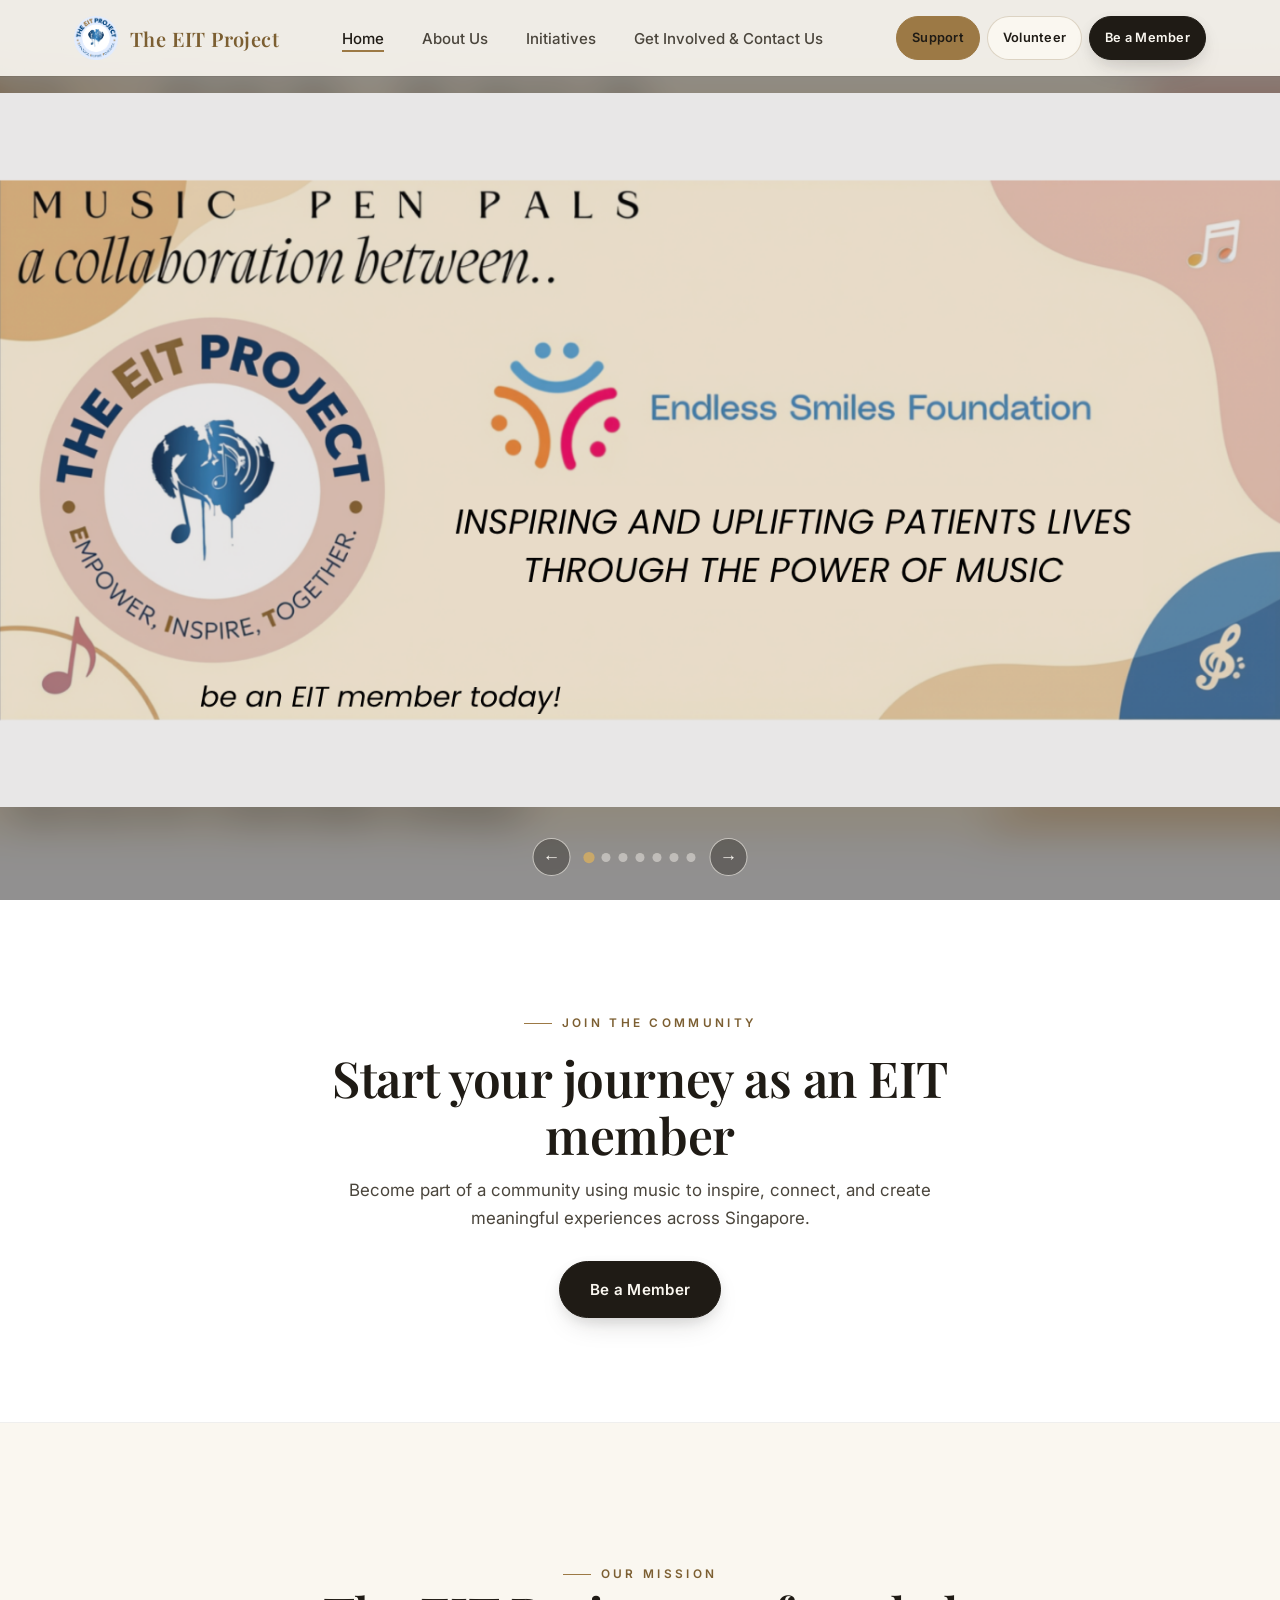
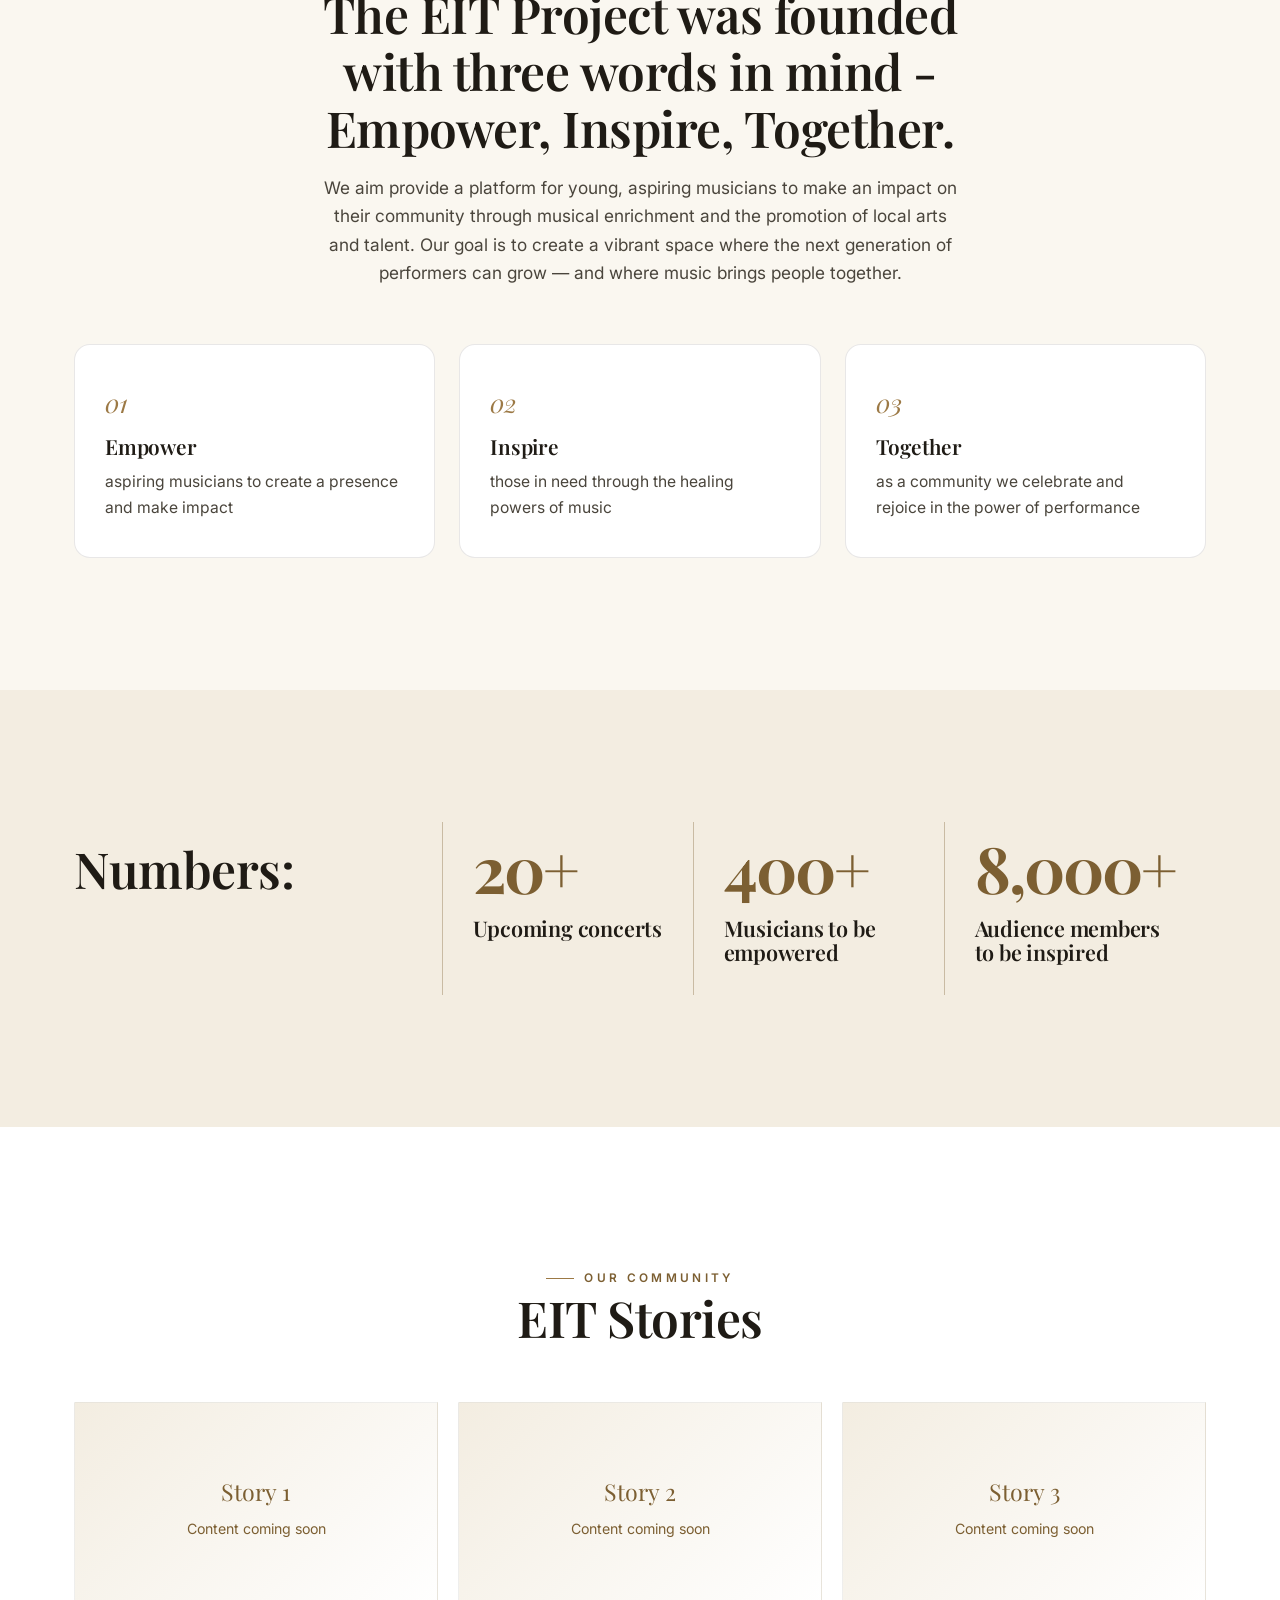
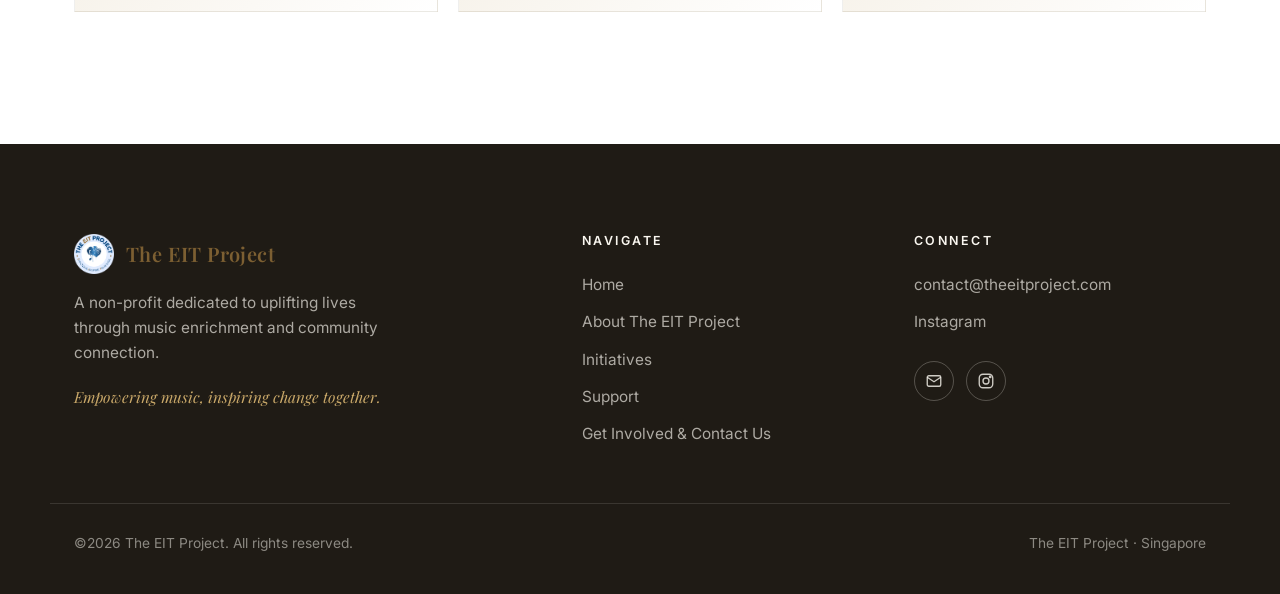
==== index.html @ b7463f63 "Publish mobile menu and contact updates" ====
<!DOCTYPE html>
<html lang="en">
<head>
  <meta charset="UTF-8" />
  <meta name="viewport" content="width=device-width, initial-scale=1.0" />
  <title>The EIT Project Singapore | Music Enrichment &amp; Community</title>
  <meta name="description" content="The EIT Project is a Singapore-based initiative using music enrichment, performance and community programmes to inspire and connect people." />
  <meta name="theme-color" content="#1f1b15" />
  <link rel="canonical" href="https://theeitproject.com/" />
  <meta property="og:site_name" content="The EIT Project" />
  <meta property="og:title" content="The EIT Project Singapore | Music Enrichment &amp; Community" />
  <meta property="og:description" content="The EIT Project is a Singapore-based initiative using music enrichment, performance and community programmes to inspire and connect people." />
  <meta property="og:url" content="https://theeitproject.com/" />
  <meta property="og:image" content="https://theeitproject.com/assets/img/hero-bg.jpg" />
  <meta property="og:image:width" content="2048" />
  <meta property="og:image:height" content="1152" />
  <meta property="og:image:alt" content="A pianist performing at an upright piano for The EIT Project" />
  <meta property="og:type" content="website" />
  <meta name="twitter:card" content="summary_large_image" />
  <meta name="twitter:title" content="The EIT Project Singapore | Music Enrichment &amp; Community" />
  <meta name="twitter:description" content="A Singapore-based music enrichment initiative using performance and community programmes to inspire and connect people." />
  <meta name="twitter:image" content="https://theeitproject.com/assets/img/hero-bg.jpg" />
  <meta name="twitter:image:alt" content="A pianist performing at an upright piano for The EIT Project" />
  <script type="application/ld+json">
  {
    "@context": "https://schema.org",
    "@graph": [
      {
        "@type": "Organization",
        "@id": "https://theeitproject.com/#organization",
        "name": "The EIT Project",
        "alternateName": "EIT Project",
        "url": "https://theeitproject.com/",
        "logo": {
          "@type": "ImageObject",
          "url": "https://theeitproject.com/assets/img/logo.png"
        },
        "description": "The EIT Project is a Singapore-based initiative using music enrichment, performance and community programmes to inspire and connect people.",
        "sameAs": [
          "https://www.instagram.com/theeitproject/"
        ],
        "location": {
          "@type": "Place",
          "name": "Singapore",
          "address": {
            "@type": "PostalAddress",
            "addressCountry": "SG",
            "addressLocality": "Singapore"
          }
        }
      },
      {
        "@type": "WebSite",
        "@id": "https://theeitproject.com/#website",
        "name": "The EIT Project",
        "alternateName": "EIT Project",
        "url": "https://theeitproject.com/",
        "publisher": {
          "@id": "https://theeitproject.com/#organization"
        },
        "inLanguage": "en"
      }
    ]
  }
  </script>
  <link rel="preconnect" href="https://fonts.googleapis.com" />
  <link rel="preconnect" href="https://fonts.gstatic.com" crossorigin />
  <link href="https://fonts.googleapis.com/css2?family=Inter:wght@400;500;600;700&family=Playfair+Display:ital,wght@0,500;0,600;0,700;1,500;1,600&display=swap" rel="stylesheet" />
  <link rel="preload" as="image" href="assets/img/carousel/01-music-pen-pals.png" />
  <link rel="stylesheet" href="css/style.css?v=20260822-14" />
</head>
<body>

  <!-- ===================== HEADER ===================== -->
  <header class="site-header" id="siteHeader">
    <div class="container nav-inner">
      <a href="index.html" class="logo" aria-label="The EIT Project home">
        <img src="assets/img/logo.png" alt="The EIT Project logo" />
        <span>The EIT Project</span>
      </a>
      <nav aria-label="Primary">
        <ul class="nav-links" id="navLinks">
          <li><a href="index.html" class="active">Home</a></li>
          <li><a href="about.html">About Us</a></li>
          <li><a href="initiatives.html">Initiatives</a></li>
          <li><a href="contact.html">Get Involved &amp; Contact Us</a></li>
          <li class="nav-mobile-actions">
            <a href="support.html" class="btn btn-gold">Support</a>
            <a href="contact.html#contactForm" class="btn btn-light" data-form-link="volunteer">Volunteer</a>
            <a href="contact.html#contactForm" class="btn btn-primary" data-form-link="member">Be a Member</a>
          </li>
        </ul>
      </nav>
      <div class="header-actions" aria-label="Get involved">
        <a href="support.html" class="btn btn-gold">Support</a>
        <a href="contact.html#contactForm" class="btn btn-light" data-form-link="volunteer">Volunteer</a>
        <a href="contact.html#contactForm" class="btn btn-primary" data-form-link="member">Be a Member</a>
      </div>
      <button class="hamburger" id="hamburger" aria-label="Toggle menu" aria-expanded="false" aria-controls="navLinks">
        <span></span><span></span><span></span>
      </button>
    </div>
  </header>

  <!-- ===================== HERO ===================== -->
  <section class="hero hero--light" id="top">
    <div class="hero-carousel" id="heroCarousel" aria-label="Featured EIT Project photographs">
      <div class="hero-slide hero-slide--graphic is-active" style="--slide-image: url('/assets/img/carousel/01-music-pen-pals.png');" aria-hidden="false">
        <img class="hero-slide__image" src="assets/img/carousel/01-music-pen-pals.png" alt="The EIT Project Music Pen Pals collaboration with Endless Smiles Foundation" fetchpriority="high" />
      </div>
      <div class="hero-slide hero-slide--graphic" style="--slide-image: url('/assets/img/carousel/02-next-wave-poster.jpg');" aria-hidden="true">
        <img class="hero-slide__image" src="assets/img/carousel/02-next-wave-poster.jpg" alt="The Next Wave youth music event poster" loading="lazy" />
      </div>
      <div class="hero-slide hero-slide--graphic" style="--slide-image: url('/assets/img/carousel/03-youth-music-matters.png');" aria-hidden="true">
        <img class="hero-slide__image" src="assets/img/carousel/03-youth-music-matters.png" alt="Youth Music Matters call for youth bands" loading="lazy" />
      </div>
      <div class="hero-slide hero-slide--photo" style="--slide-image: url('/assets/img/carousel/04-next-wave-live-angle.jpg');" aria-hidden="true">
        <img class="hero-slide__image" src="assets/img/carousel/04-next-wave-live-angle.jpg" alt="Young musicians performing live at The Next Wave" loading="lazy" />
      </div>
      <div class="hero-slide hero-slide--photo" style="--slide-image: url('/assets/img/carousel/05-next-wave-live-stage.jpg');" aria-hidden="true">
        <img class="hero-slide__image" src="assets/img/carousel/05-next-wave-live-stage.jpg" alt="Band performing for the audience at The Next Wave" loading="lazy" />
      </div>
      <div class="hero-slide hero-slide--photo" style="--slide-image: url('/assets/img/carousel/06-next-wave-live-wide.jpg');" aria-hidden="true">
        <img class="hero-slide__image" src="assets/img/carousel/06-next-wave-live-wide.jpg" alt="Wide view of a youth band performing at The Next Wave" loading="lazy" />
      </div>
      <div class="hero-slide hero-slide--graphic" style="--slide-image: url('/assets/img/carousel/07-classical-performance.png');" aria-hidden="true">
        <img class="hero-slide__image" src="assets/img/carousel/07-classical-performance.png" alt="Classical performance opportunity announcement" loading="lazy" />
      </div>
    </div>
    <div class="visually-hidden">
      <h1>The EIT Project</h1>
      <p>A Singapore-based music enrichment initiative.</p>
    </div>
    <div class="carousel-controls" aria-label="Carousel controls">
      <button class="carousel-arrow" type="button" data-carousel-prev aria-label="Previous picture">&#8592;</button>
      <div class="carousel-dots" role="group" aria-label="Choose a picture">
        <button class="carousel-dot is-active" type="button" data-carousel-dot="0" aria-label="Show picture 1" aria-current="true"></button>
        <button class="carousel-dot" type="button" data-carousel-dot="1" aria-label="Show picture 2"></button>
        <button class="carousel-dot" type="button" data-carousel-dot="2" aria-label="Show picture 3"></button>
        <button class="carousel-dot" type="button" data-carousel-dot="3" aria-label="Show picture 4"></button>
        <button class="carousel-dot" type="button" data-carousel-dot="4" aria-label="Show picture 5"></button>
        <button class="carousel-dot" type="button" data-carousel-dot="5" aria-label="Show picture 6"></button>
        <button class="carousel-dot" type="button" data-carousel-dot="6" aria-label="Show picture 7"></button>
      </div>
      <button class="carousel-arrow" type="button" data-carousel-next aria-label="Next picture">&#8594;</button>
    </div>
  </section>

  <!-- ===================== MEMBER JOURNEY ===================== -->
  <section class="journey-section">
    <div class="container journey-inner reveal">
      <span class="eyebrow">Join the Community</span>
      <h2>Start your journey as an EIT member</h2>
      <p>Become part of a community using music to inspire, connect, and create meaningful experiences across Singapore.</p>
      <a href="contact.html#contactForm" class="btn btn-primary" data-form-link="member">Be a Member</a>
    </div>
  </section>

  <!-- ===================== MISSION ===================== -->
  <section class="pad-y">
    <div class="container">
      <div class="section-head center reveal">
        <span class="eyebrow">Our Mission</span>
        <h2>The EIT Project was founded with three words in mind - Empower, Inspire, Together.</h2>
        <p>We aim provide a platform for young, aspiring musicians to make an impact on their community through musical enrichment and the promotion of local arts and talent. Our goal is to create a vibrant space where the next generation of performers can grow — and where music brings people together.</p>
      </div>
      <div class="pillars">
        <article class="pillar reveal" data-delay="1">
          <span class="num">01</span>
          <h3>Empower</h3>
          <p>aspiring musicians to create a presence and make impact</p>
        </article>
        <article class="pillar reveal" data-delay="2">
          <span class="num">02</span>
          <h3>Inspire</h3>
          <p>those in need through the healing powers of music</p>
        </article>
        <article class="pillar reveal" data-delay="3">
          <span class="num">03</span>
          <h3>Together</h3>
          <p>as a community we celebrate and rejoice in the power of performance</p>
        </article>
      </div>
    </div>
  </section>

  <!-- ===================== VISION ===================== -->
  <section class="vision-section pad-y">
    <div class="container vision-grid">
      <div class="vision-intro reveal">
        <h2>Numbers:</h2>
      </div>
      <div class="vision-points">
        <article class="vision-point reveal" data-delay="1">
          <span class="impact-number">20+</span>
          <h3>Upcoming concerts</h3>
        </article>
        <article class="vision-point reveal" data-delay="2">
          <span class="impact-number">400+</span>
          <h3>Musicians to be empowered</h3>
        </article>
        <article class="vision-point reveal" data-delay="3">
          <span class="impact-number">8,000+</span>
          <h3>Audience members to be inspired</h3>
        </article>
      </div>
    </div>
  </section>

  <!-- ===================== EIT STORIES ===================== -->
  <section class="stories-section pad-y" aria-labelledby="storiesTitle">
    <div class="container">
      <div class="section-head center reveal">
        <span class="eyebrow">Our Community</span>
        <h2 id="storiesTitle">EIT Stories</h2>
      </div>
      <div class="stories-grid" aria-label="Story placeholders">
        <article class="story-placeholder reveal" data-delay="1"><span>Story 1</span><small>Content coming soon</small></article>
        <article class="story-placeholder reveal" data-delay="2"><span>Story 2</span><small>Content coming soon</small></article>
        <article class="story-placeholder reveal" data-delay="3"><span>Story 3</span><small>Content coming soon</small></article>
      </div>
    </div>
  </section>

  <!-- ===================== FOOTER ===================== -->
  <footer class="site-footer">
    <div class="container footer-inner">
      <div class="footer-brand">
        <a href="index.html" class="logo"><img src="assets/img/logo.png" alt="" /> <span>The EIT Project</span></a>
        <p>A non-profit dedicated to uplifting lives through music enrichment and community connection.</p>
        <p class="tagline">Empowering music, inspiring change together.</p>
      </div>
      <div class="footer-col">
        <h4>Navigate</h4>
        <a href="index.html">Home</a>
        <a href="about.html">About The EIT Project</a>
        <a href="initiatives.html">Initiatives</a>
        <a href="support.html">Support</a>
        <a href="contact.html">Get Involved &amp; Contact Us</a>
      </div>
      <div class="footer-col">
        <h4>Connect</h4>
        <a href="mailto:contact@theeitproject.com">contact@theeitproject.com</a>
        <a href="https://www.instagram.com/theeitproject/" target="_blank" rel="noopener">Instagram</a>
        <div class="footer-social">
          <a href="mailto:contact@theeitproject.com" aria-label="Email us" title="Email us">
            <svg viewBox="0 0 24 24" fill="none" stroke="currentColor" stroke-width="1.8"><rect x="3" y="5" width="18" height="14" rx="2"/><path d="m3 7 9 6 9-6"/></svg>
          </a>
          <a href="https://www.instagram.com/theeitproject/" target="_blank" rel="noopener" aria-label="Instagram" title="Instagram">
            <svg viewBox="0 0 24 24" fill="none" stroke="currentColor" stroke-width="1.8"><rect x="3" y="3" width="18" height="18" rx="5"/><circle cx="12" cy="12" r="4"/><circle cx="17.5" cy="6.5" r="1"/></svg>
          </a>
        </div>
      </div>
    </div>
    <div class="container footer-bottom">
      <span>©2026 The EIT Project. All rights reserved.</span>
      <span>The EIT Project · Singapore</span>
    </div>
  </footer>

  <script src="js/main.js?v=20260822-5"></script>
</body>
</html>
---- css/style.css ----
/* =========================================================================
   The EIT Project — site revamp
   Static HTML/CSS/JS design system
   ========================================================================= */

/* ---- Design tokens ---------------------------------------------------- */
:root {
  --cream:      #faf7f0;
  --cream-2:    #f3ede1;
  --ink:        #1f1b15;
  --ink-soft:   #4a453c;
  --muted:      #7c7568;
  --gold:       #9c7945;
  --gold-dark:  #7c5f32;
  --gold-light: #c9a869;
  --line:       rgba(31, 27, 21, 0.10);
  --line-soft:  rgba(31, 27, 21, 0.07);
  --white:      #ffffff;
  --shadow-sm:  0 1px 2px rgba(31,27,21,.06), 0 2px 8px rgba(31,27,21,.05);
  --shadow-md:  0 12px 30px -12px rgba(31,27,21,.22), 0 4px 12px rgba(31,27,21,.08);
  --shadow-lg:  0 30px 60px -24px rgba(31,27,21,.28);
  --radius:     16px;
  --radius-sm:  10px;
  --maxw:       1180px;
  --nav-h:      76px;
  --font-display: "Playfair Display", Georgia, serif;
  --font-body:    "Inter", "Helvetica Neue", Arial, sans-serif;
  --ease:       cubic-bezier(.2, .7, .2, 1);
}

/* ---- Reset & base ----------------------------------------------------- */
*, *::before, *::after { box-sizing: border-box; }
* { margin: 0; }
html { -webkit-text-size-adjust: 100%; scroll-behavior: smooth; }
body {
  font-family: var(--font-body);
  color: var(--ink);
  background: var(--cream);
  line-height: 1.65;
  font-size: 17px;
  -webkit-font-smoothing: antialiased;
  text-rendering: optimizeLegibility;
  overflow-x: hidden;
}

.visually-hidden {
  position: absolute !important;
  width: 1px !important;
  height: 1px !important;
  padding: 0 !important;
  margin: -1px !important;
  overflow: hidden !important;
  clip: rect(0, 0, 0, 0) !important;
  white-space: nowrap !important;
  border: 0 !important;
}
img { max-width: 100%; display: block; }
a { color: inherit; text-decoration: none; }
h1, h2, h3, h4, h5 {
  font-family: var(--font-display);
  font-weight: 600;
  line-height: 1.15;
  letter-spacing: -0.01em;
  color: var(--ink);
}
h1 { font-size: clamp(2.6rem, 6vw, 4.6rem); }
h2 { font-size: clamp(2rem, 4vw, 3.1rem); }
h3 { font-size: clamp(1.4rem, 2.4vw, 1.8rem); }
p  { color: var(--ink-soft); }
::selection { background: var(--gold-light); color: var(--ink); }

.container {
  width: 100%;
  max-width: var(--maxw);
  margin-inline: auto;
  padding-inline: 24px;
}

section { position: relative; }

/* Decorative label / eyebrow */
.eyebrow {
  display: inline-flex;
  align-items: center;
  gap: 10px;
  font-family: var(--font-body);
  font-size: .74rem;
  letter-spacing: .28em;
  text-transform: uppercase;
  color: var(--gold-dark);
  font-weight: 600;
}
.eyebrow::before {
  content: "";
  width: 28px; height: 1px;
  background: var(--gold);
  display: inline-block;
}

/* ---- Buttons ---------------------------------------------------------- */
.btn {
  display: inline-flex;
  align-items: center;
  justify-content: center;
  gap: 8px;
  padding: 15px 30px;
  font-size: .95rem;
  font-weight: 600;
  letter-spacing: .02em;
  border-radius: 999px;
  border: 1.5px solid transparent;
  cursor: pointer;
  transition: transform .35s var(--ease), background .35s var(--ease), color .35s var(--ease), border-color .35s var(--ease), box-shadow .35s var(--ease);
  white-space: nowrap;
  font-family: var(--font-body);
}
.btn:hover { transform: translateY(-2px); }
.btn-primary {
  background: var(--ink);
  color: var(--cream);
  border-color: var(--ink);
  box-shadow: var(--shadow-md);
}
.btn-primary:hover { background: var(--gold-dark); border-color: var(--gold-dark); box-shadow: var(--shadow-lg); }
.btn-gold {
  background: var(--gold);
  color: var(--ink);
  border-color: var(--gold);
}
.btn-gold:hover { background: var(--gold-dark); border-color: var(--gold-dark); color: var(--cream); }
.btn-ghost {
  background: transparent;
  border-color: var(--ink);
  color: var(--ink);
}
.btn-ghost:hover { background: var(--ink); color: var(--cream); }
.btn-light { background: var(--cream); color: var(--ink); border-color: var(--cream); }
.btn-light:hover { background: transparent; color: var(--cream); }

/* ---- Header / nav ----------------------------------------------------- */
.site-header {
  position: fixed;
  inset: 0 0 auto 0;
  height: var(--nav-h);
  z-index: 100;
  background: rgba(250, 247, 240, .9);
  -webkit-backdrop-filter: blur(12px);
  backdrop-filter: blur(12px);
  box-shadow: 0 1px 0 var(--line-soft);
  transition: background .4s var(--ease), box-shadow .4s var(--ease), backdrop-filter .4s var(--ease);
}
.site-header .nav-inner {
  height: 100%;
  display: flex;
  align-items: center;
  justify-content: space-between;
  transition: background .4s var(--ease);
}
.site-header.scrolled {
  background: rgba(250, 247, 240, .97);
  -webkit-backdrop-filter: blur(16px);
  backdrop-filter: blur(16px);
  box-shadow: 0 4px 18px rgba(31, 27, 21, .08);
}
.logo {
  display: flex;
  align-items: center;
  gap: 12px;
  font-family: var(--font-display);
  font-size: 1.25rem;
  letter-spacing: .02em;
  font-weight: 600;
}
.logo img { height: 44px; width: auto; border-radius: 8px; }
.logo span { color: var(--gold-dark); }

.nav-links {
  display: flex;
  align-items: center;
  gap: 6px;
  list-style: none;
  padding: 0;
  margin: 0;
}
.nav-links a {
  position: relative;
  padding: 10px 16px;
  font-size: .94rem;
  font-weight: 500;
  color: var(--ink-soft);
  border-radius: 999px;
  transition: color .3s var(--ease), background .3s var(--ease);
}
.nav-links a::after {
  content: "";
  position: absolute;
  left: 16px; right: 16px;
  bottom: 6px;
  height: 1.5px;
  background: var(--gold);
  transform: scaleX(0);
  transform-origin: left;
  transition: transform .3s var(--ease);
}
.nav-links a:hover { color: var(--ink); }
.nav-links a:hover::after,
.nav-links a.active::after { transform: scaleX(1); }
.nav-links a.active { color: var(--ink); }

.header-actions {
  display: flex;
  align-items: center;
  gap: 7px;
  margin-left: 10px;
}
.header-actions .btn { padding: 10px 15px; font-size: .8rem; white-space: nowrap; }
.header-actions .btn-light { border-color: rgba(124,95,50,.24); }
.header-actions .btn-light:hover { background: var(--gold-dark); border-color: var(--gold-dark); }
.nav-mobile-actions { display: none; }

.hamburger {
  display: none;
  flex-direction: column;
  gap: 5px;
  width: 28px;
  background: none;
  border: none;
  cursor: pointer;
  padding: 6px 0;
  z-index: 110;
}
.hamburger span {
  display: block;
  height: 2px;
  width: 100%;
  background: var(--ink);
  border-radius: 2px;
  transition: transform .3s var(--ease), opacity .3s var(--ease);
}
.hamburger.open span:nth-child(1) { transform: translateY(7px) rotate(45deg); }
.hamburger.open span:nth-child(2) { opacity: 0; }
.hamburger.open span:nth-child(3) { transform: translateY(-7px) rotate(-45deg); }

/* ---- Hero ------------------------------------------------------------- */
.hero {
  position: relative;
  min-height: 100vh;
  display: flex;
  align-items: center;
  overflow: hidden;
  padding-top: var(--nav-h);
}
.hero__bg {
  position: absolute; inset: 0;
  z-index: -2;
}
.hero__bg img { width: 100%; height: 100%; object-fit: cover; object-position: center; }
.hero__bg::after { content: ""; position: absolute; inset: 0; }
.hero--light .hero__bg::after { background: linear-gradient(120deg, rgba(31,27,21,.62) 0%, rgba(31,27,21,.35) 45%, rgba(31,27,21,.15) 100%); }
.hero--cream .hero__bg::after { background: linear-gradient(110deg, rgba(250,247,240,.92) 0%, rgba(250,247,240,.72) 45%, rgba(250,247,240,.35) 100%); }

.hero__content {
  max-width: 720px;
  padding: 80px 0;
}
.hero--light .hero__content { color: var(--cream); }
.hero--light h1, .hero--light h2, .hero--light .eyebrow { color: var(--cream); }
.hero--light .eyebrow { color: var(--gold-light); }
.hero--light p { color: rgba(250,247,240,.9); }
.hero__title {
  font-size: clamp(2.2rem, 5vw, 4rem);
  margin: 14px 0 4px;
}
.hero__support {
  font-size: clamp(.9rem, 1.4vw, 1rem);
  font-weight: 500;
  letter-spacing: .02em;
  margin-bottom: 12px;
}
.hero__tagline {
  font-family: var(--font-display);
  font-style: italic;
  font-size: clamp(1.1rem, 2.2vw, 1.5rem);
  color: var(--gold);
  margin: 0 0 8px;
}
.hero--light .hero__tagline { color: var(--gold-light); }
.hero__lead { font-size: clamp(1.05rem, 1.6vw, 1.2rem); max-width: 560px; margin-bottom: 34px; }
.hero__actions { display: flex; flex-wrap: wrap; gap: 14px; }

/* ---- Homepage carousel ------------------------------------------------ */
.hero-carousel {
  position: absolute;
  inset: 0;
  z-index: -2;
  overflow: hidden;
  background: var(--ink);
}
.hero-carousel::after {
  content: "";
  position: absolute;
  inset: 0;
  background: rgba(31,27,21,.1);
  z-index: 2;
  pointer-events: none;
}
.hero-slide {
  position: absolute;
  inset: 0;
  opacity: 0;
  transform: scale(1.025);
  transition: opacity .8s var(--ease), transform 5.5s ease-out;
  overflow: hidden;
}
.hero-slide.is-active { opacity: 1; transform: scale(1); }
.hero-slide::before {
  content: "";
  position: absolute;
  inset: -28px;
  background-image: var(--slide-image);
  background-position: center;
  background-size: cover;
  filter: blur(20px) brightness(.62);
  transform: scale(1.06);
}
.hero-slide__image {
  position: relative;
  z-index: 1;
  width: 100%;
  height: 100%;
  object-fit: contain;
  object-position: center;
}
.hero-slide--photo .hero-slide__image { object-fit: cover; }
.hero-placeholder {
  width: 100%;
  height: 100%;
  display: flex;
  flex-direction: column;
  align-items: flex-end;
  justify-content: center;
  padding-right: 10%;
  color: rgba(250,247,240,.62);
}
.hero-placeholder span {
  font-family: var(--font-display);
  font-size: clamp(2.4rem, 6vw, 5.8rem);
  font-weight: 600;
  line-height: 1;
}
.hero-placeholder small {
  margin-top: 12px;
  font-size: .76rem;
  font-weight: 600;
  letter-spacing: .22em;
  text-transform: uppercase;
}
.hero-placeholder--one { background: linear-gradient(125deg, #6f604e 0%, #b39a78 54%, #d9c9ae 100%); }
.hero-placeholder--two { background: linear-gradient(125deg, #343b36 0%, #71806e 54%, #bdad87 100%); }
.hero-placeholder--three { background: linear-gradient(125deg, #4a3a36 0%, #8d6655 54%, #c79f72 100%); }
.carousel-controls {
  position: absolute;
  left: 50%;
  bottom: 24px;
  z-index: 4;
  transform: translateX(-50%);
  display: flex;
  align-items: center;
  gap: 14px;
}
.carousel-arrow {
  width: 38px;
  height: 38px;
  display: grid;
  place-items: center;
  border: 1px solid rgba(250,247,240,.65);
  border-radius: 50%;
  background: rgba(31,27,21,.38);
  color: var(--cream);
  font-size: 1.1rem;
  cursor: pointer;
  transition: background .3s var(--ease), border-color .3s var(--ease), transform .3s var(--ease);
}
.carousel-arrow:hover { background: var(--gold-dark); border-color: var(--gold-light); transform: translateY(-1px); }
.carousel-dots { display: flex; align-items: center; gap: 8px; }
.carousel-dot {
  width: 9px;
  height: 9px;
  padding: 0;
  border: 0;
  border-radius: 50%;
  background: rgba(250,247,240,.45);
  cursor: pointer;
  transition: background .3s var(--ease), transform .3s var(--ease);
}
.carousel-dot.is-active { background: var(--gold-light); transform: scale(1.25); }

/* ---- Member journey --------------------------------------------------- */
.journey-section {
  background: var(--white);
  padding-block: clamp(64px, 9vw, 104px);
  border-bottom: 1px solid var(--line-soft);
}
.journey-inner { max-width: 780px; text-align: center; }
.journey-inner .eyebrow { justify-content: center; }
.journey-inner h2 { margin: 16px 0 14px; }
.journey-inner p { max-width: 650px; margin: 0 auto 28px; font-size: 1.06rem; }

.scroll-cue {
  position: absolute;
  left: 50%; bottom: 28px;
  transform: translateX(-50%);
  display: flex; flex-direction: column; align-items: center; gap: 8px;
  font-size: .68rem; letter-spacing: .24em; text-transform: uppercase;
  opacity: .7;
}
.scroll-cue .rail { width: 1px; height: 42px; background: currentColor; transform-origin: top; position: relative; overflow: hidden; }
.scroll-cue .rail::after { content: ""; position: absolute; top: 0; left: 0; width: 100%; height: 40%; background: var(--gold); animation: cue 2.2s var(--ease) infinite; }
@keyframes cue { 0%{transform:translateY(-100%)} 60%,100%{transform:translateY(300%)} }

/* ---- Sections --------------------------------------------------------- */
.pad-y { padding-block: clamp(72px, 11vw, 132px); }
.section-head { max-width: 640px; margin-bottom: 56px; }
.section-head.center { margin-inline: auto; text-align: center; }
.section-head h2 { margin-bottom: 18px; }
.section-head p { font-size: 1.08rem; }
.gold-word { color: var(--gold-dark); }

/* ---- Mission cards ---------------------------------------------------- */
.pillars {
  display: grid;
  grid-template-columns: repeat(3, 1fr);
  gap: 24px;
}
.pillar {
  background: var(--white);
  border: 1px solid var(--line);
  border-radius: var(--radius);
  padding: 36px 30px;
  transition: transform .4s var(--ease), box-shadow .4s var(--ease), border-color .4s var(--ease);
}
.pillar:hover { transform: translateY(-6px); box-shadow: var(--shadow-md); border-color: var(--gold-light); }
.pillar .num {
  font-family: var(--font-display);
  font-size: 1.6rem;
  color: var(--gold);
  font-style: italic;
  display: block;
  margin-bottom: 12px;
}
.pillar h3 { font-size: 1.3rem; margin-bottom: 10px; }
.pillar p { font-size: .98rem; }

/* ---- Vision ----------------------------------------------------------- */
.vision-section { background: var(--cream-2); }
.vision-grid {
  display: grid;
  grid-template-columns: minmax(240px, .8fr) 2.2fr;
  gap: clamp(48px, 7vw, 100px);
  align-items: start;
}
.vision-intro h2 { margin: 18px 0 16px; }
.vision-intro p { font-size: 1.05rem; }
.vision-points { display: grid; grid-template-columns: repeat(3, 1fr); }
.vision-point { padding: 14px 30px 20px; border-left: 1px solid rgba(124,95,50,.35); }
.vision-point > span {
  display: block;
  color: var(--gold-dark);
  font-size: .76rem;
  font-weight: 700;
  letter-spacing: .17em;
  text-transform: uppercase;
  margin-bottom: 12px;
}
.vision-point h3 { font-size: 1.35rem; margin-bottom: 10px; }
.vision-point p { font-size: .96rem; }
.vision-point > .impact-number {
  font-family: var(--font-display);
  font-size: clamp(2.8rem, 5vw, 4.4rem);
  line-height: 1;
  letter-spacing: -.03em;
  text-transform: none;
  color: var(--gold-dark);
  margin-bottom: 16px;
}

/* ---- EIT stories ------------------------------------------------------ */
.stories-section { background: var(--white); }
.stories-grid {
  display: grid;
  grid-template-columns: repeat(3, 1fr);
  gap: 20px;
  margin-top: 42px;
}
.story-placeholder {
  min-height: 210px;
  border: 1px solid var(--line-soft);
  background: linear-gradient(135deg, var(--cream-2), #fff);
  display: flex;
  flex-direction: column;
  align-items: center;
  justify-content: center;
  text-align: center;
  color: var(--gold-dark);
}
.story-placeholder span { font-family: var(--font-display); font-size: 1.45rem; }
.story-placeholder small { margin-top: 6px; color: var(--text-muted); }

/* ---- Gallery / initiative cards -------------------------------------- */
.card-grid {
  display: grid;
  grid-template-columns: repeat(3, 1fr);
  gap: 26px;
}
.media-card {
  position: relative;
  border-radius: var(--radius);
  overflow: hidden;
  aspect-ratio: 4 / 5;
  box-shadow: var(--shadow-md);
  cursor: pointer;
  transition: transform .5s var(--ease), box-shadow .5s var(--ease);
}
.media-card:hover { transform: translateY(-8px); box-shadow: var(--shadow-lg); }
.media-card img {
  width: 100%; height: 100%;
  object-fit: cover;
  transition: transform .8s var(--ease);
}
.media-card:hover img { transform: scale(1.07); }
.media-card__overlay {
  position: absolute; inset: 0;
  background: linear-gradient(180deg, rgba(31,27,21,0) 40%, rgba(31,27,21,.82) 100%);
  display: flex; flex-direction: column; justify-content: flex-end;
  padding: 28px 26px;
  color: var(--cream);
}
.media-card__counter {
  font-family: var(--font-display);
  font-style: italic;
  font-size: 1rem;
  color: var(--gold-light);
  margin-bottom: 6px;
  letter-spacing: .05em;
}
.media-card__title {
  font-family: var(--font-display);
  font-size: clamp(1.35rem, 2.2vw, 1.7rem);
  font-weight: 500;
  color: var(--cream);
  line-height: 1.15;
}
.media-card__desc {
  font-size: .92rem;
  color: rgba(250,247,240,.86);
  margin-top: 8px;
  max-height: 0;
  opacity: 0;
  overflow: hidden;
  transition: max-height .5s var(--ease), opacity .4s var(--ease);
}
.media-card:hover .media-card__desc { max-height: 120px; opacity: 1; }

/* ---- About story layout ---------------------------------------------- */
.split {
  display: grid;
  grid-template-columns: 1fr 1fr;
  gap: clamp(40px, 6vw, 88px);
  align-items: center;
}
.split__media { position: relative; }
.split__media img { border-radius: var(--radius); box-shadow: var(--shadow-lg); width: 100%; height: auto; }
.split__media::before {
  content: "";
  position: absolute;
  inset: 18px -18px -18px 18px;
  border: 1.5px solid var(--gold-light);
  border-radius: var(--radius);
  z-index: -1;
}
.split__body h2 { margin-bottom: 20px; }
.split__body p { margin-bottom: 18px; font-size: 1.05rem; }
.pull {
  font-family: var(--font-display);
  font-style: italic;
  font-size: clamp(1.25rem, 2.4vw, 1.6rem);
  line-height: 1.4;
  color: var(--ink);
  border-left: 3px solid var(--gold);
  padding-left: 22px;
  margin: 30px 0;
}

/* ---- Value tiles ------------------------------------------------------ */
.values { display: grid; grid-template-columns: repeat(3, 1fr); gap: 2px; background: var(--line); border-radius: var(--radius); overflow: hidden; box-shadow: var(--shadow-sm); }
.value-tile { background: var(--cream); padding: 44px 32px; min-height: 240px; display: flex; flex-direction: column; justify-content: flex-end; }
.value-tile .kicker { font-family: var(--font-display); font-style: italic; color: var(--gold); font-size: 1.1rem; margin-bottom: 10px; }
.value-tile h3 { font-size: 1.5rem; margin-bottom: 10px; }
.value-tile p { font-size: .98rem; }

/* ---- Founder card ----------------------------------------------------- */
.founder {
  background: var(--ink);
  color: var(--cream);
  border-radius: var(--radius);
  padding: clamp(40px, 6vw, 84px);
  display: grid;
  grid-template-columns: 300px 1fr;
  gap: clamp(32px, 5vw, 72px);
  align-items: center;
  box-shadow: var(--shadow-lg);
}
.founder img { width: 100%; aspect-ratio: 5/6; object-fit: cover; border-radius: var(--radius-sm); filter: grayscale(8%); }
.founder .eyebrow { color: var(--gold-light); }
.founder h2 { color: var(--cream); margin-bottom: 18px; }
.founder p { color: rgba(250,247,240,.82); margin-bottom: 16px; font-size: 1.02rem; }
.founder .role { display: block; font-family: var(--font-body); letter-spacing: .24em; text-transform: uppercase; font-size: .78rem; color: var(--gold-light); margin-top: 22px; font-weight: 600; }
.follow { display: inline-flex; align-items: center; gap: 10px; margin-top: 8px; color: var(--cream); font-weight: 600; border-bottom: 1.5px solid transparent; transition: border-color .3s var(--ease), color .3s var(--ease); }
.follow:hover { border-color: var(--gold-light); color: var(--gold-light); }
.follow svg { width: 18px; height: 18px; }
.founder-social { display: flex; flex-wrap: wrap; gap: 24px 36px; margin-top: 14px; }

/* ---- Event list (initiatives page) ----------------------------------- */
.event-list { display: flex; flex-direction: column; gap: 22px; }
.event-card {
  display: grid;
  grid-template-columns: 130px 1fr;
  gap: clamp(22px, 4vw, 40px);
  align-items: start;
  background: var(--white);
  border: 1px solid var(--line);
  border-radius: var(--radius);
  padding: clamp(26px, 4vw, 42px);
  box-shadow: var(--shadow-sm);
  transition: transform .4s var(--ease), box-shadow .4s var(--ease), border-color .4s var(--ease);
}
.event-card:hover { transform: translateY(-5px); box-shadow: var(--shadow-md); border-color: var(--gold-light); }
.event-card__date {
  text-align: center;
  background: var(--cream-2);
  border-radius: var(--radius-sm);
  padding: 16px 12px 18px;
  font-family: var(--font-display);
  align-self: start;
}
.event-card__date .dow { display: block; font-family: var(--font-body); font-size: .72rem; letter-spacing: .2em; text-transform: uppercase; color: var(--gold-dark); font-weight: 600; }
.event-card__date .when { display: block; font-size: 1.15rem; margin-top: 6px; color: var(--ink); line-height: 1.2; }
.event-card__body { min-width: 0; }
.event-card__body h3 { font-size: clamp(1.3rem, 2.3vw, 1.75rem); margin-bottom: 12px; }
.event-card__meta { display: flex; flex-wrap: wrap; gap: 8px 22px; align-items: center; font-size: .92rem; color: var(--muted); margin-bottom: 14px; }
.event-card__meta .item { display: inline-flex; align-items: center; gap: 9px; }
.event-card__meta svg { width: 16px; height: 16px; color: var(--gold); flex: none; }
.event-card__desc { font-size: 1rem; margin-bottom: 18px; }
.event-card__link {
  display: inline-flex; align-items: center; gap: 8px;
  font-weight: 600; font-size: .96rem; color: var(--ink);
  border-bottom: 1.5px solid var(--gold); padding-bottom: 2px;
  transition: gap .3s var(--ease), color .3s var(--ease);
}
.event-card__link:hover { gap: 13px; color: var(--gold-dark); }
.event-card__link svg { width: 16px; height: 16px; }

/* ---- Event detail page ----------------------------------------------- */
.event-hero {
  position: relative;
  padding-top: calc(var(--nav-h) + 56px);
  padding-block: clamp(72px, 12vw, 150px);
  background: var(--cream-2);
  overflow: hidden;
}
.event-hero::after { content: ""; position: absolute; inset: 0; background: linear-gradient(110deg, rgba(250,247,240,.94) 0%, rgba(250,247,240,.7) 50%, rgba(250,247,240,.4) 100%); z-index: 0; }
.event-hero > .container { position: relative; z-index: 1; }
.event-hero .eyebrow { margin-bottom: 18px; }
.event-hero h1 { font-size: clamp(2.1rem, 5vw, 3.6rem); margin-bottom: 22px; }
.event-hero__meta { display: flex; flex-wrap: wrap; gap: 18px 32px; margin-top: 28px; }
.event-hero__meta .item { display: inline-flex; align-items: center; gap: 11px; font-size: 1rem; color: var(--ink-soft); }
.event-hero__meta svg { width: 20px; height: 20px; color: var(--gold); flex: none; }
.event-page { padding-block: clamp(60px, 10vw, 108px); }
.event-page__inner { max-width: 780px; margin: 0 auto; }
.event-back { display: inline-flex; align-items: center; gap: 8px; margin-bottom: 32px; font-weight: 600; color: var(--ink-soft); font-size: .94rem; }
.event-back:hover { color: var(--gold-dark); }
.event-back svg { width: 16px; height: 16px; }
.event-page__inner h2 { font-size: clamp(1.55rem, 3vw, 2.2rem); margin-bottom: 18px; }
.event-page__inner p { font-size: 1.06rem; margin-bottom: 20px; }
.event-page__inner ul { margin: 0 0 24px 20px; padding: 0; }
.event-page__inner li { margin-bottom: 12px; font-size: 1.05rem; color: var(--ink-soft); }
.event-page__inner a.strong { color: var(--gold-dark); text-decoration: underline; text-underline-offset: 3px; font-weight: 600; }
.event-cta { display: flex; flex-wrap: wrap; gap: 14px; margin-top: 38px; }

/* ---- Banner (full-width quote) --------------------------------------- */
.banner {
  position: relative;
  overflow: hidden;
  padding: clamp(90px, 14vw, 170px) 0;
  color: var(--cream);
  text-align: center;
}
.banner__bg { position: absolute; inset: 0; z-index: -2; }
.banner__bg img { width: 100%; height: 100%; object-fit: cover; }
.banner__bg::after { content: ""; position: absolute; inset: 0; background: linear-gradient(180deg, rgba(31,27,21,.7), rgba(31,27,21,.72)); }
.banner .eyebrow { color: var(--gold-light); justify-content: center; }
.banner h2 { color: var(--cream); font-size: clamp(2.2rem, 5vw, 3.6rem); margin-bottom: 16px; }
.banner .tagline-words { font-family: var(--font-display); font-style: italic; color: var(--gold-light); }

/* ---- Contact ---------------------------------------------------------- */
.contact-grid { display: grid; grid-template-columns: 1fr 1.15fr; gap: clamp(40px, 6vw, 80px); align-items: start; }
.contact-info h2 { margin-bottom: 14px; }
.contact-info > p { margin-bottom: 34px; font-size: 1.06rem; }
.info-block { display: flex; gap: 16px; align-items: flex-start; margin-bottom: 26px; }
.info-block .ic {
  flex: none;
  width: 46px; height: 46px;
  display: grid; place-items: center;
  border-radius: 12px;
  background: var(--gold);
  color: var(--ink);
}
.info-block .ic svg { width: 20px; height: 20px; }
.info-block h4 { font-family: var(--font-body); font-size: .76rem; letter-spacing: .2em; text-transform: uppercase; color: var(--muted); font-weight: 600; margin-bottom: 4px; }
.info-block p, .info-block a { font-size: 1.02rem; font-weight: 500; color: var(--ink); }
.info-block a:hover { color: var(--gold-dark); }

.chips { display: grid; grid-template-columns: 1fr 1fr; gap: 20px; margin-bottom: 40px; }
.chip {
  background: var(--white);
  border: 1px solid var(--line);
  border-radius: var(--radius);
  padding: 26px 24px;
  transition: transform .4s var(--ease), box-shadow .4s var(--ease), border-color .4s var(--ease);
}
.chip:hover { transform: translateY(-4px); box-shadow: var(--shadow-md); border-color: var(--gold-light); }
.chip .kicker { color: var(--gold-dark); font-style: italic; font-family: var(--font-display); font-size: 1rem; }
.chip h3 { margin: 6px 0 8px; font-size: 1.25rem; }
.chip p { font-size: .94rem; }

form { background: var(--white); border: 1px solid var(--line); border-radius: var(--radius); padding: clamp(28px, 4vw, 44px); box-shadow: var(--shadow-md); }
form legend { font-family: var(--font-display); font-size: 1.5rem; padding: 0 12px; color: var(--ink); }
.field { margin-bottom: 20px; }
.field label { display: block; font-size: .82rem; font-weight: 600; letter-spacing: .04em; color: var(--ink-soft); margin-bottom: 8px; }
.field input, .field textarea {
  width: 100%;
  font: inherit;
  color: var(--ink);
  background: var(--cream);
  border: 1.5px solid var(--line);
  border-radius: var(--radius-sm);
  padding: 14px 16px;
  transition: border-color .3s var(--ease), box-shadow .3s var(--ease);
}
.field textarea { resize: vertical; min-height: 130px; font-family: var(--font-body); }
.field input:focus, .field textarea:focus { outline: none; border-color: var(--gold); box-shadow: 0 0 0 4px rgba(156,121,69,.15); }
.field input.invalid, .field textarea.invalid { border-color: #b42828; box-shadow: 0 0 0 4px rgba(180,40,40,.12); }
.form-row { display: grid; grid-template-columns: 1fr 1fr; gap: 18px; }
.form-note { font-size: .86rem; color: var(--muted); margin-top: 16px; }
.form-status { display: none; margin-top: 16px; padding: 14px 18px; border-radius: var(--radius-sm); background: rgba(156,121,69,.12); border: 1px solid var(--gold-light); color: var(--gold-dark); font-weight: 500; font-size: .94rem; }
.form-status.show { display: block; }

/* ---- Footer ----------------------------------------------------------- */
.site-footer { background: var(--ink); color: rgba(250,247,240,.7); padding: clamp(56px, 8vw, 90px) 0 40px; }
.footer-inner { display: grid; grid-template-columns: 1.6fr 1fr 1fr; gap: 40px; margin-bottom: 50px; }
.footer-brand .logo { color: var(--cream); margin-bottom: 16px; }
.footer-brand .logo img { height: 40px; }
.footer-brand p { color: rgba(250,247,240,.65); max-width: 320px; font-size: .96rem; }
.footer-brand .tagline { font-family: var(--font-display); font-style: italic; color: var(--gold-light); margin-top: 18px; }
.footer-col h4 { color: var(--cream); font-family: var(--font-body); font-size: .78rem; letter-spacing: .2em; text-transform: uppercase; font-weight: 600; margin-bottom: 18px; }
.footer-col a { display: block; color: rgba(250,247,240,.65); padding: 6px 0; font-size: .96rem; transition: color .3s var(--ease); }
.footer-col a:hover { color: var(--gold-light); }
.footer-social { display: flex; gap: 12px; margin-top: 20px; }
.footer-social a {
  width: 40px; height: 40px; border-radius: 50%;
  display: grid; place-items: center;
  border: 1.5px solid rgba(250,247,240,.25);
  color: rgba(250,247,240,.8);
  transition: background .3s var(--ease), color .3s var(--ease), transform .3s var(--ease);
}
.footer-social a:hover { background: var(--gold); border-color: var(--gold); color: var(--ink); transform: translateY(-2px); }
.footer-social svg { width: 18px; height: 18px; }
.footer-bottom {
  border-top: 1px solid rgba(250,247,240,.12);
  padding-top: 28px;
  display: flex; justify-content: space-between; align-items: center;
  flex-wrap: wrap; gap: 12px;
  font-size: .86rem;
  color: rgba(250,247,240,.5);
}
.footer-bottom a { color: rgba(250,247,240,.5); transition: color .3s var(--ease); }
.footer-bottom a:hover { color: var(--gold-light); }

/* ---- Reveal animation ------------------------------------------------- */
.reveal { opacity: 0; transform: translateY(28px); transition: opacity .8s var(--ease), transform .8s var(--ease); }
.reveal.in { opacity: 1; transform: none; }
.reveal[data-delay="1"] { transition-delay: .1s; }
.reveal[data-delay="2"] { transition-delay: .2s; }
.reveal[data-delay="3"] { transition-delay: .3s; }

/* ---- Responsive ------------------------------------------------------- */
@media (max-width: 960px) {
  .pillars, .card-grid, .values { grid-template-columns: repeat(2, 1fr); }
  .contact-grid { grid-template-columns: 1fr; }
  .founder { grid-template-columns: 1fr; text-align: center; }
  .founder img { max-width: 280px; margin: 0 auto; }
  .event-card { grid-template-columns: 1fr; }
  .event-card__date { display: flex; gap: 10px; align-items: center; justify-content: center; padding: 12px 16px; align-self: auto; }
  .event-card__date .when { display: inline; }
  .info-block { text-align: left; }
  .footer-inner { grid-template-columns: 1fr 1fr; }
  .vision-grid { grid-template-columns: 1fr; gap: 42px; }
}

@media (min-width: 761px) and (max-width: 1100px) {
  .site-header .logo span { display: none; }
  .site-header .nav-links a { padding-inline: 10px; font-size: .86rem; }
  .header-actions { gap: 4px; margin-left: 5px; }
  .header-actions .btn { padding: 9px 11px; font-size: .74rem; }
}

@media (max-width: 760px) {
  :root { --nav-h: 72px; }
  .site-header,
  .site-header.scrolled {
    background: transparent;
    -webkit-backdrop-filter: none;
    backdrop-filter: none;
    box-shadow: none;
  }
  .hamburger {
    display: flex;
    width: 46px;
    height: 46px;
    padding: 13px 9px;
    border-radius: 50%;
    background: rgba(250, 247, 240, .9);
    -webkit-backdrop-filter: blur(10px);
    backdrop-filter: blur(10px);
    box-shadow: var(--shadow-sm);
  }
  .site-header .header-actions { display: none; }
  .site-header .nav-inner { padding-inline: 16px; }
  .logo {
    padding: 4px;
    border-radius: 999px;
    background: rgba(250, 247, 240, .9);
    -webkit-backdrop-filter: blur(10px);
    backdrop-filter: blur(10px);
    box-shadow: var(--shadow-sm);
  }
  .logo img { height: 42px; }
  .logo span { font-size: 1.05rem; }
  .nav-links {
    position: fixed;
    inset: 0;
    height: 100dvh;
    overflow-y: auto;
    flex-direction: column;
    justify-content: flex-start;
    gap: 8px;
    background: rgba(250,247,240,.97);
    backdrop-filter: blur(14px);
    padding: 100px 32px 40px;
    transform: translateY(-100%);
    transition: transform .5s var(--ease);
    box-shadow: var(--shadow-lg);
  }
  .nav-links.open { transform: translateY(0); }
  .nav-links a { font-size: 1.25rem; padding: 14px 16px; width: 100%; }
  .nav-mobile-actions {
    display: grid;
    grid-template-columns: repeat(3, minmax(0, 1fr));
    width: min(100%, 360px);
    gap: 8px;
    margin-top: 12px;
    padding-top: 18px;
    border-top: 1px solid var(--line-soft);
  }
  .nav-links .nav-mobile-actions .btn {
    min-height: 44px;
    padding: 9px 5px;
    justify-content: center;
    text-align: center;
    font-size: .76rem;
    line-height: 1.15;
    box-shadow: none;
  }
  .nav-links .nav-mobile-actions .btn-light {
    background: transparent;
    border-color: rgba(124,95,50,.42);
    color: var(--ink);
  }
  .nav-links .nav-mobile-actions .btn-gold { color: var(--ink); }
  .nav-links .nav-mobile-actions .btn-primary { color: var(--cream); }
  .nav-links .nav-mobile-actions .btn-light:hover { color: var(--cream); }
  .split, .pillars, .card-grid, .values, .chips, .form-row, .stories-grid { grid-template-columns: 1fr; }
  .split__media::before { inset: 12px; }
  .hero__content { text-align: center; margin: 0 auto; }
  .hero__actions { justify-content: center; }
  .section-head { text-align: center; }
  .eyebrow { justify-content: center; }
  .hero-placeholder { align-items: center; padding-right: 0; }
  .hero-placeholder span, .hero-placeholder small { opacity: .34; }
  .hero-slide--photo .hero-slide__image { object-position: center; }
  .vision-intro { text-align: center; }
  .vision-intro .eyebrow { justify-content: center; }
  .vision-points { grid-template-columns: 1fr; }
  .vision-point { border-left: 0; border-top: 1px solid rgba(124,95,50,.28); padding: 26px 8px; text-align: center; }
}

@media (max-width: 520px) {
  .container { padding-inline: 20px; }
  .logo span { display: none; }
  .hero__content { padding: 64px 0 76px; }
  .hero__actions { flex-direction: column; align-items: stretch; gap: 12px; }
  .hero__actions .btn { width: 100%; padding: 14px 22px; }
  .carousel-controls { bottom: 16px; }
  .carousel-arrow { width: 34px; height: 34px; }
}

@media (prefers-reduced-motion: reduce) {
  *, *::before, *::after { animation: none !important; transition: none !important; }
  .reveal { opacity: 1; transform: none; }
  html { scroll-behavior: auto; }
}
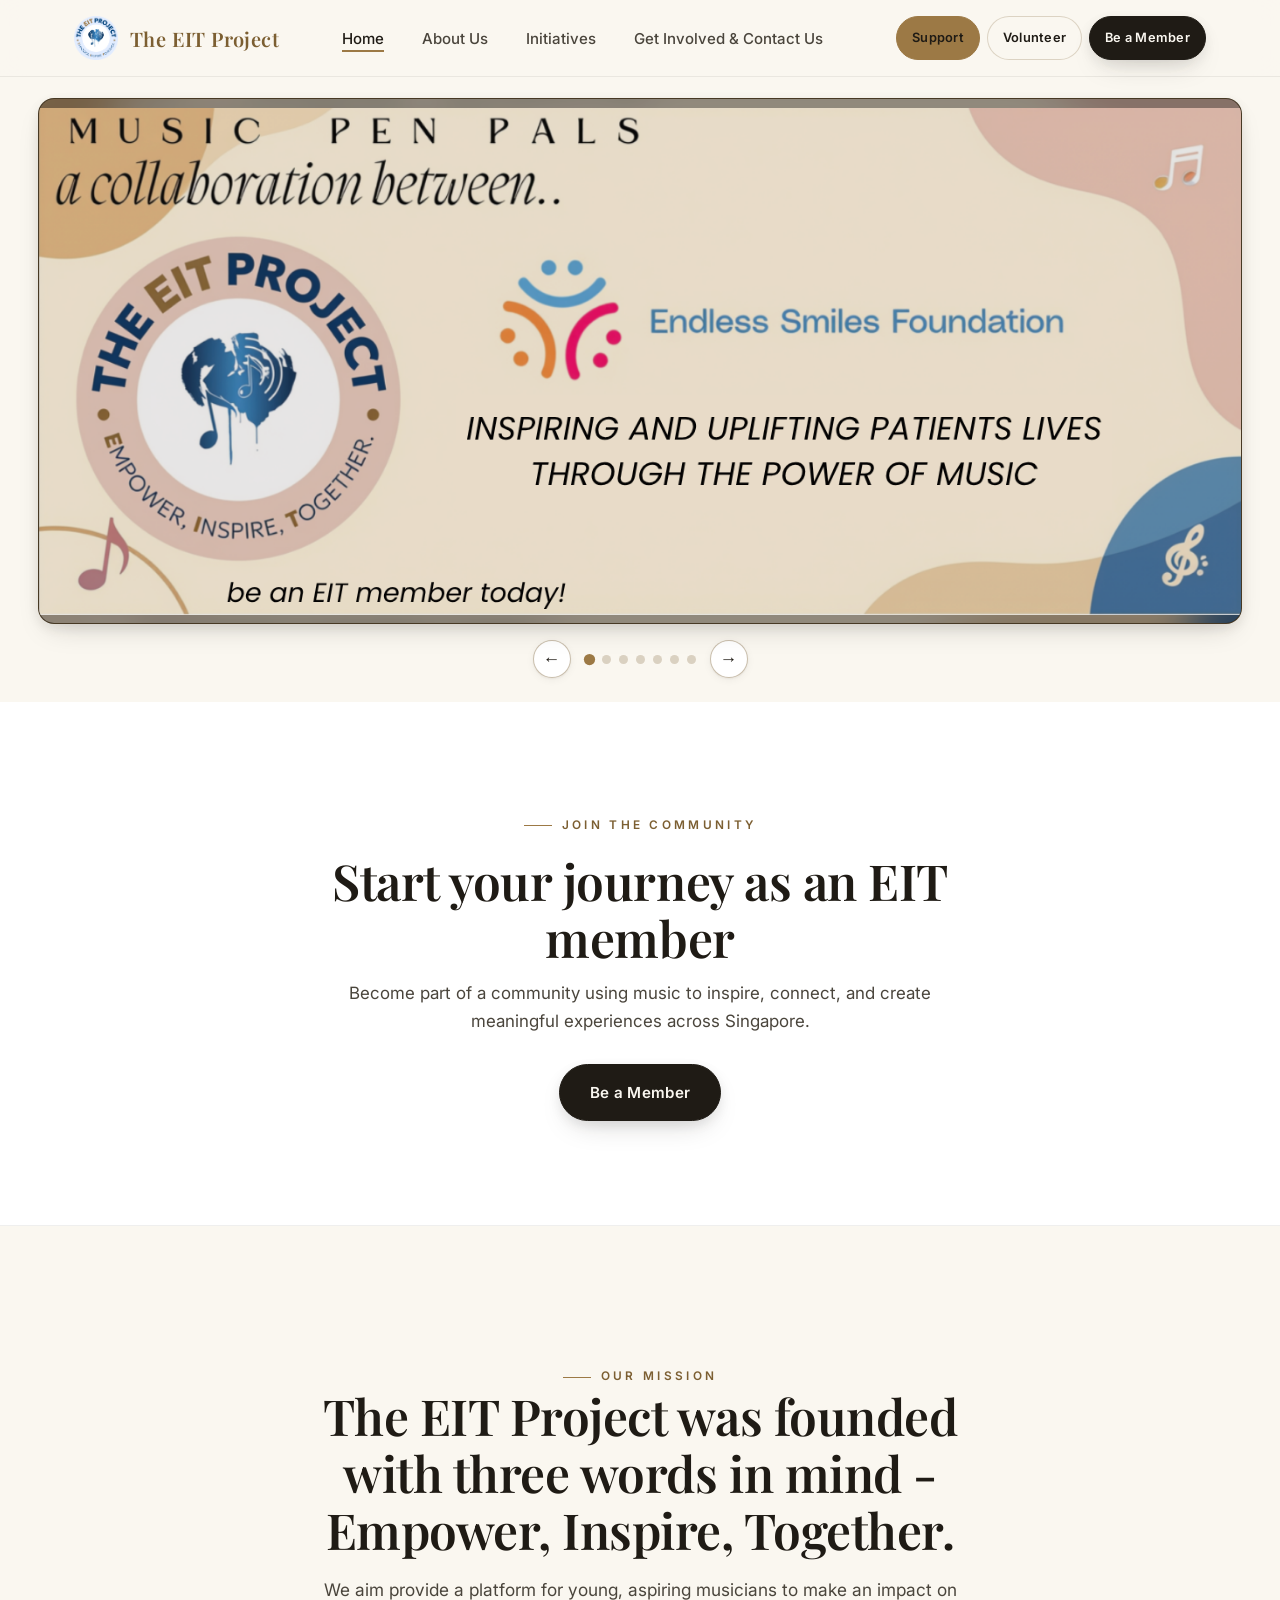
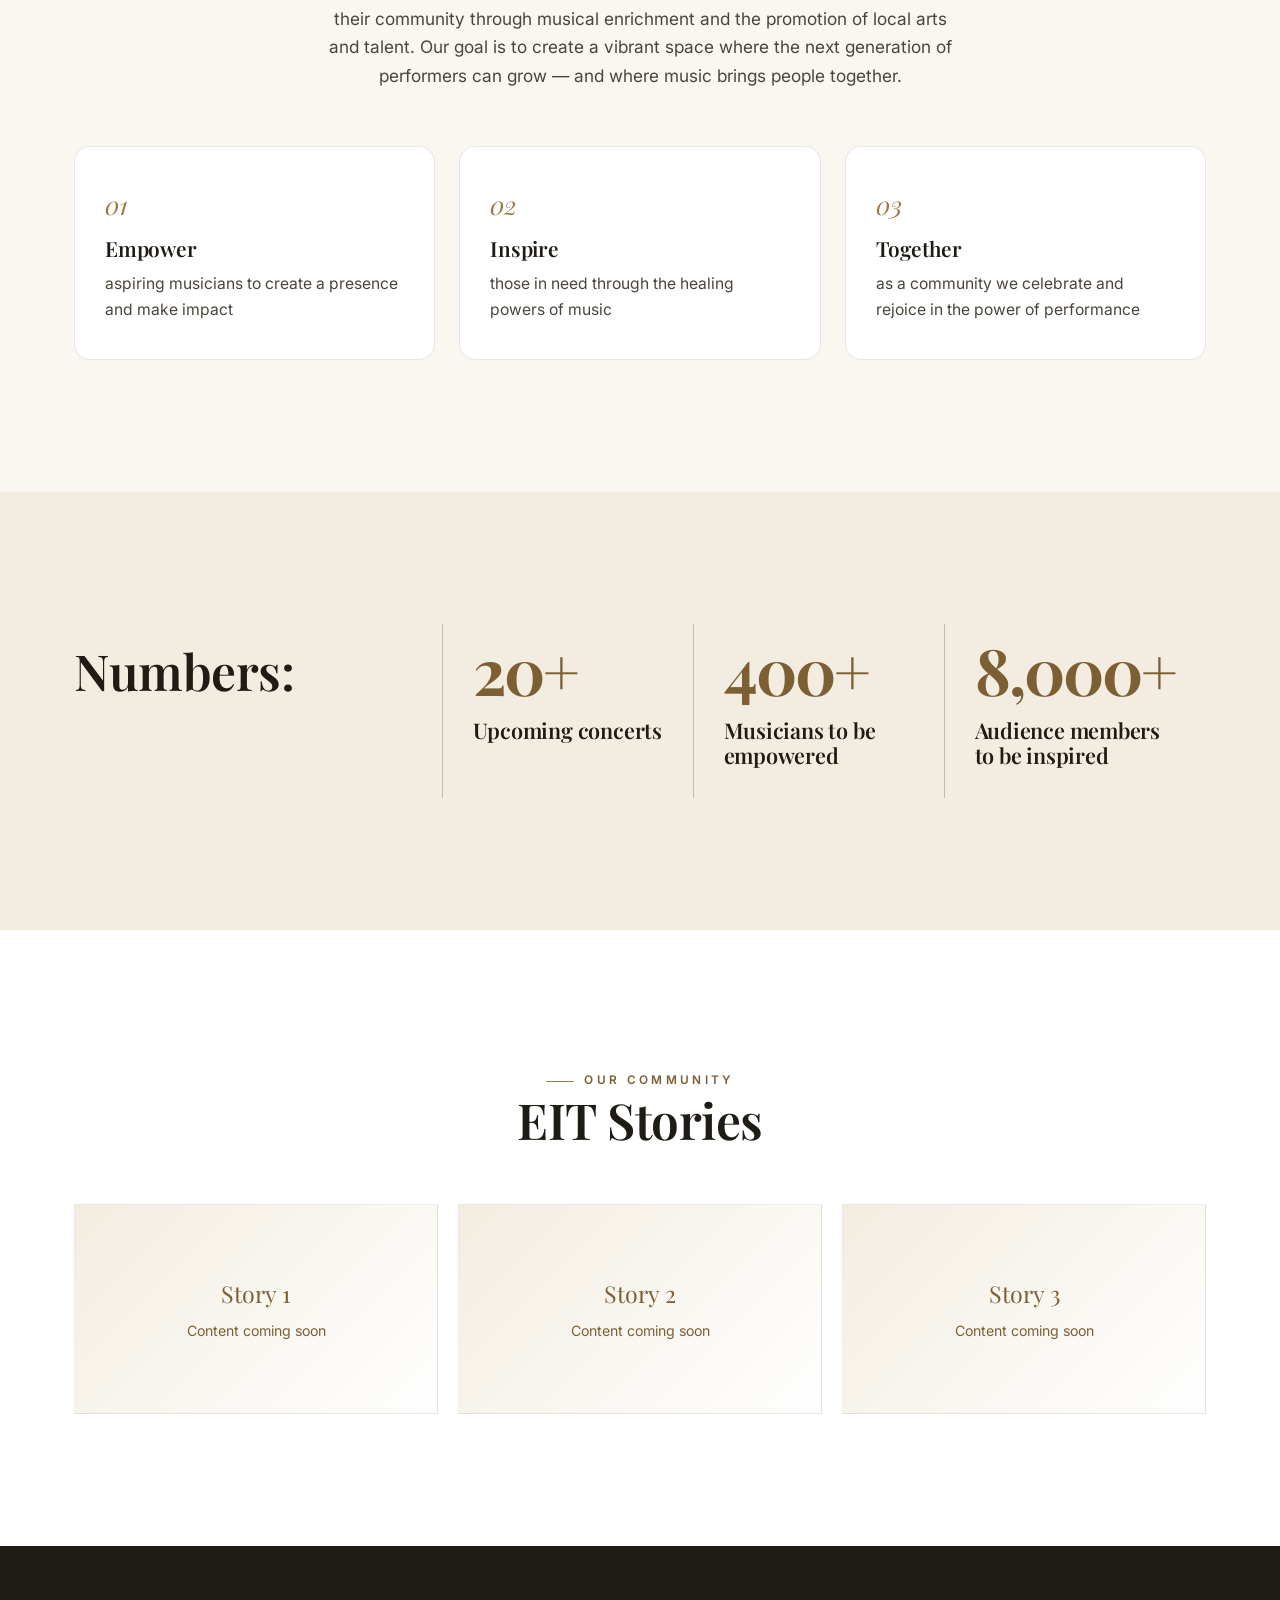
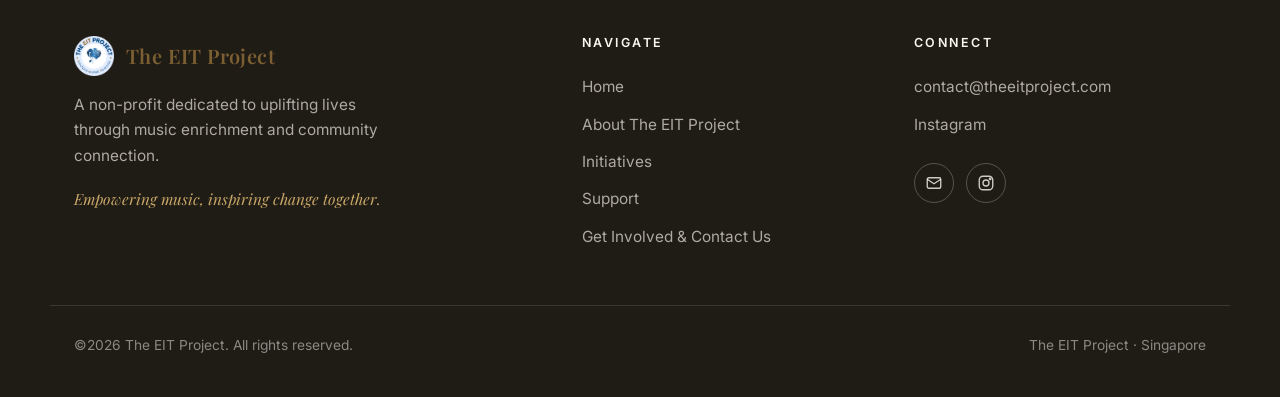
==== commit f1ca93f8: "Publish responsive carousel redesign" ====
--- a/index.html
+++ b/index.html
@@ -66,8 +66,8 @@
   <link rel="preconnect" href="https://fonts.googleapis.com" />
   <link rel="preconnect" href="https://fonts.gstatic.com" crossorigin />
   <link href="https://fonts.googleapis.com/css2?family=Inter:wght@400;500;600;700&family=Playfair+Display:ital,wght@0,500;0,600;0,700;1,500;1,600&display=swap" rel="stylesheet" />
-  <link rel="preload" as="image" href="assets/img/carousel/01-music-pen-pals.png" />
-  <link rel="stylesheet" href="css/style.css?v=20260822-14" />
+  <link rel="preload" as="image" href="assets/img/carousel/01-music-pen-pals-banner.png" />
+  <link rel="stylesheet" href="css/style.css?v=20260822-15" />
 </head>
 <body>
 
@@ -103,10 +103,11 @@
   </header>
 
   <!-- ===================== HERO ===================== -->
-  <section class="hero hero--light" id="top">
-    <div class="hero-carousel" id="heroCarousel" aria-label="Featured EIT Project photographs">
-      <div class="hero-slide hero-slide--graphic is-active" style="--slide-image: url('/assets/img/carousel/01-music-pen-pals.png');" aria-hidden="false">
-        <img class="hero-slide__image" src="assets/img/carousel/01-music-pen-pals.png" alt="The EIT Project Music Pen Pals collaboration with Endless Smiles Foundation" fetchpriority="high" />
+  <section class="hero hero--light hero--carousel" id="top">
+    <div class="carousel-shell">
+      <div class="hero-carousel" id="heroCarousel" aria-label="Featured EIT Project photographs">
+      <div class="hero-slide hero-slide--graphic is-active" style="--slide-image: url('/assets/img/carousel/01-music-pen-pals-banner.png');" aria-hidden="false">
+        <img class="hero-slide__image" src="assets/img/carousel/01-music-pen-pals-banner.png" alt="The EIT Project Music Pen Pals collaboration with Endless Smiles Foundation" fetchpriority="high" />
       </div>
       <div class="hero-slide hero-slide--graphic" style="--slide-image: url('/assets/img/carousel/02-next-wave-poster.jpg');" aria-hidden="true">
         <img class="hero-slide__image" src="assets/img/carousel/02-next-wave-poster.jpg" alt="The Next Wave youth music event poster" loading="lazy" />
@@ -125,24 +126,25 @@
       </div>
       <div class="hero-slide hero-slide--graphic" style="--slide-image: url('/assets/img/carousel/07-classical-performance.png');" aria-hidden="true">
         <img class="hero-slide__image" src="assets/img/carousel/07-classical-performance.png" alt="Classical performance opportunity announcement" loading="lazy" />
+      </div>
+      </div>
+      <div class="carousel-controls" aria-label="Carousel controls">
+        <button class="carousel-arrow" type="button" data-carousel-prev aria-label="Previous picture">&#8592;</button>
+        <div class="carousel-dots" role="group" aria-label="Choose a picture">
+          <button class="carousel-dot is-active" type="button" data-carousel-dot="0" aria-label="Show picture 1" aria-current="true"></button>
+          <button class="carousel-dot" type="button" data-carousel-dot="1" aria-label="Show picture 2"></button>
+          <button class="carousel-dot" type="button" data-carousel-dot="2" aria-label="Show picture 3"></button>
+          <button class="carousel-dot" type="button" data-carousel-dot="3" aria-label="Show picture 4"></button>
+          <button class="carousel-dot" type="button" data-carousel-dot="4" aria-label="Show picture 5"></button>
+          <button class="carousel-dot" type="button" data-carousel-dot="5" aria-label="Show picture 6"></button>
+          <button class="carousel-dot" type="button" data-carousel-dot="6" aria-label="Show picture 7"></button>
+        </div>
+        <button class="carousel-arrow" type="button" data-carousel-next aria-label="Next picture">&#8594;</button>
       </div>
     </div>
     <div class="visually-hidden">
       <h1>The EIT Project</h1>
       <p>A Singapore-based music enrichment initiative.</p>
-    </div>
-    <div class="carousel-controls" aria-label="Carousel controls">
-      <button class="carousel-arrow" type="button" data-carousel-prev aria-label="Previous picture">&#8592;</button>
-      <div class="carousel-dots" role="group" aria-label="Choose a picture">
-        <button class="carousel-dot is-active" type="button" data-carousel-dot="0" aria-label="Show picture 1" aria-current="true"></button>
-        <button class="carousel-dot" type="button" data-carousel-dot="1" aria-label="Show picture 2"></button>
-        <button class="carousel-dot" type="button" data-carousel-dot="2" aria-label="Show picture 3"></button>
-        <button class="carousel-dot" type="button" data-carousel-dot="3" aria-label="Show picture 4"></button>
-        <button class="carousel-dot" type="button" data-carousel-dot="4" aria-label="Show picture 5"></button>
-        <button class="carousel-dot" type="button" data-carousel-dot="5" aria-label="Show picture 6"></button>
-        <button class="carousel-dot" type="button" data-carousel-dot="6" aria-label="Show picture 7"></button>
-      </div>
-      <button class="carousel-arrow" type="button" data-carousel-next aria-label="Next picture">&#8594;</button>
     </div>
   </section>
 
--- a/css/style.css
+++ b/css/style.css
@@ -289,6 +289,23 @@
 .hero__actions { display: flex; flex-wrap: wrap; gap: 14px; }
 
 /* ---- Homepage carousel ------------------------------------------------ */
+.hero--carousel {
+  display: block;
+  min-height: 0;
+  padding: calc(var(--nav-h) + 22px) clamp(16px, 3vw, 40px) 24px;
+  background: var(--cream);
+  overflow: visible;
+}
+.carousel-shell { width: min(100%, 1320px); margin-inline: auto; }
+.hero--carousel .hero-carousel {
+  position: relative;
+  inset: auto;
+  aspect-ratio: 16 / 7;
+  z-index: 0;
+  border: 1px solid rgba(156,121,69,.32);
+  border-radius: 16px;
+  box-shadow: var(--shadow-md);
+}
 .hero-carousel {
   position: absolute;
   inset: 0;
@@ -368,6 +385,20 @@
   align-items: center;
   gap: 14px;
 }
+.hero--carousel .carousel-controls {
+  position: static;
+  transform: none;
+  justify-content: center;
+  margin-top: 16px;
+}
+.hero--carousel .carousel-arrow {
+  border-color: rgba(124,95,50,.4);
+  background: var(--white);
+  color: var(--ink);
+  box-shadow: var(--shadow-sm);
+}
+.hero--carousel .carousel-dot { background: rgba(124,95,50,.25); }
+.hero--carousel .carousel-dot.is-active { background: var(--gold); }
 .carousel-arrow {
   width: 38px;
   height: 38px;
@@ -898,6 +929,14 @@
   .hero-placeholder { align-items: center; padding-right: 0; }
   .hero-placeholder span, .hero-placeholder small { opacity: .34; }
   .hero-slide--photo .hero-slide__image { object-position: center; }
+  .hero--carousel {
+    padding: calc(var(--nav-h) + 12px) 12px 18px;
+  }
+  .hero--carousel .hero-carousel {
+    aspect-ratio: 4 / 3;
+    border-radius: 10px;
+  }
+  .hero--carousel .carousel-controls { margin-top: 12px; }
   .vision-intro { text-align: center; }
   .vision-intro .eyebrow { justify-content: center; }
   .vision-points { grid-template-columns: 1fr; }
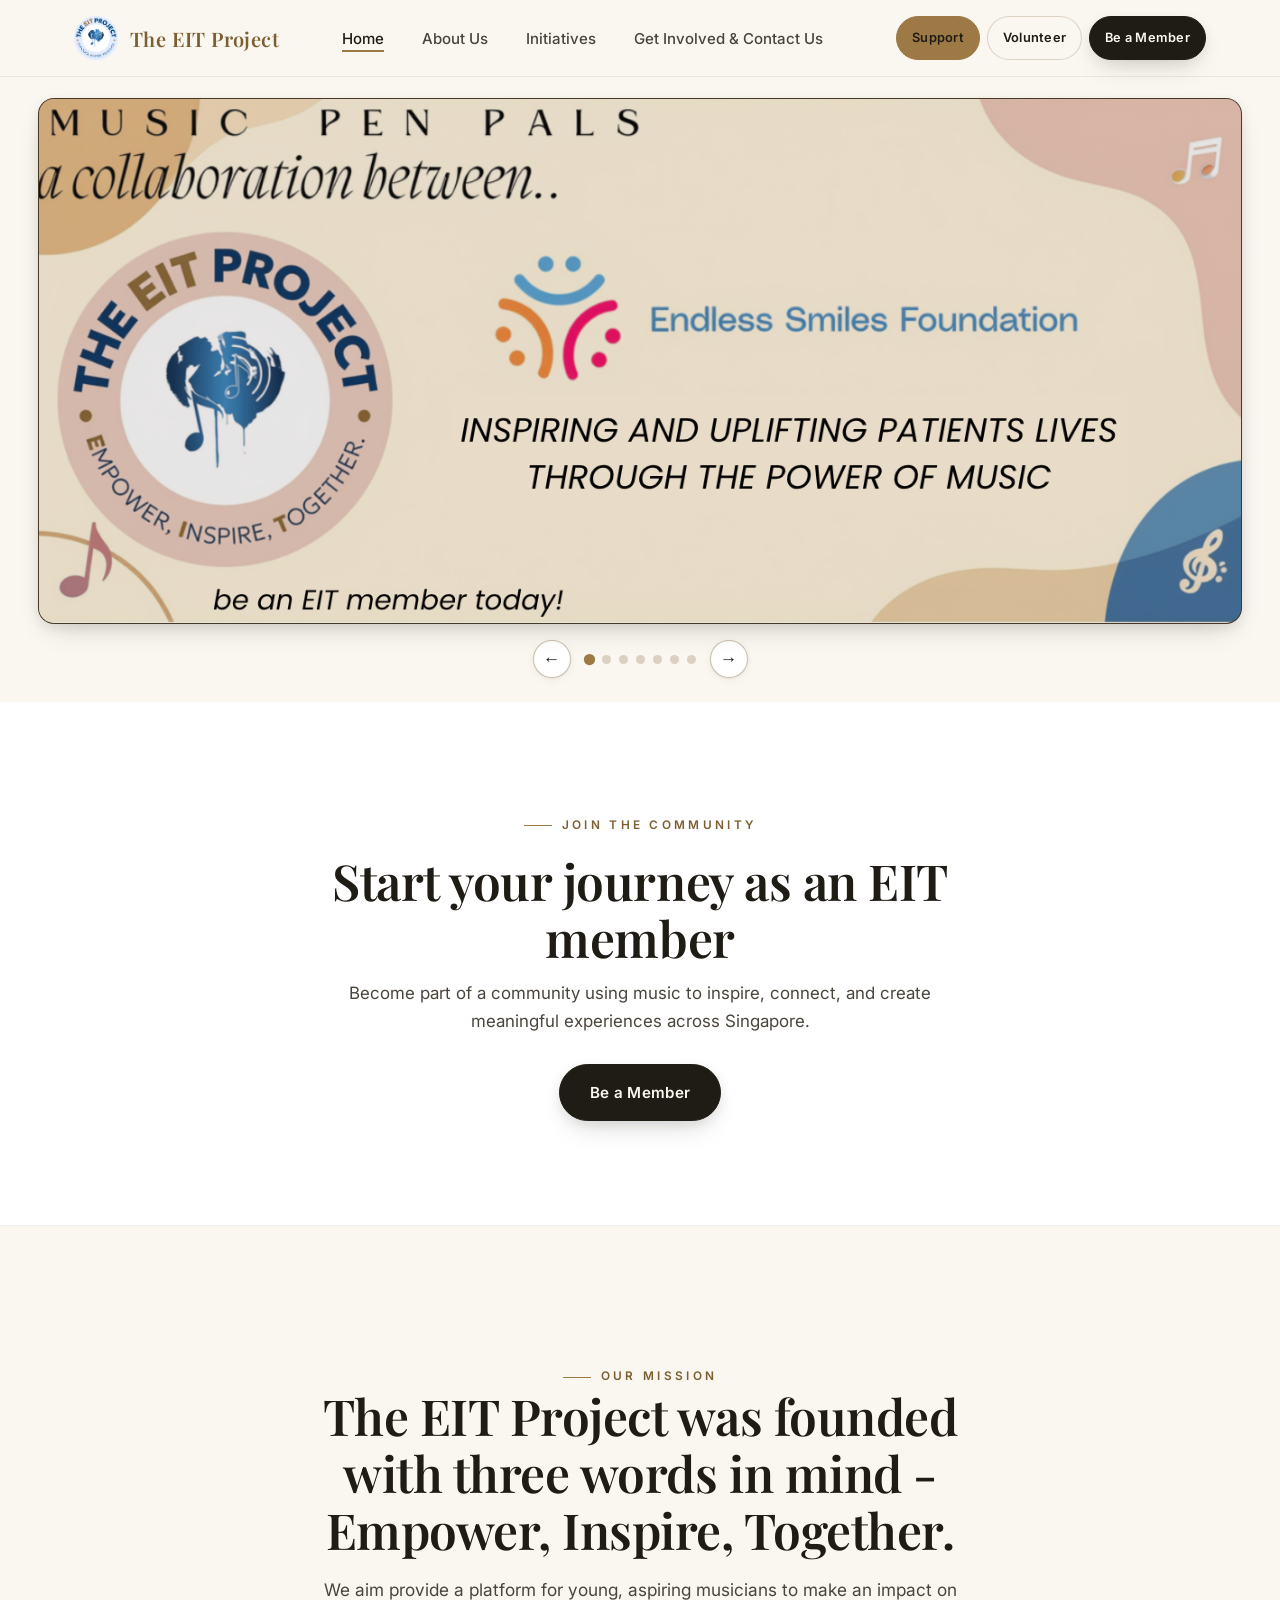
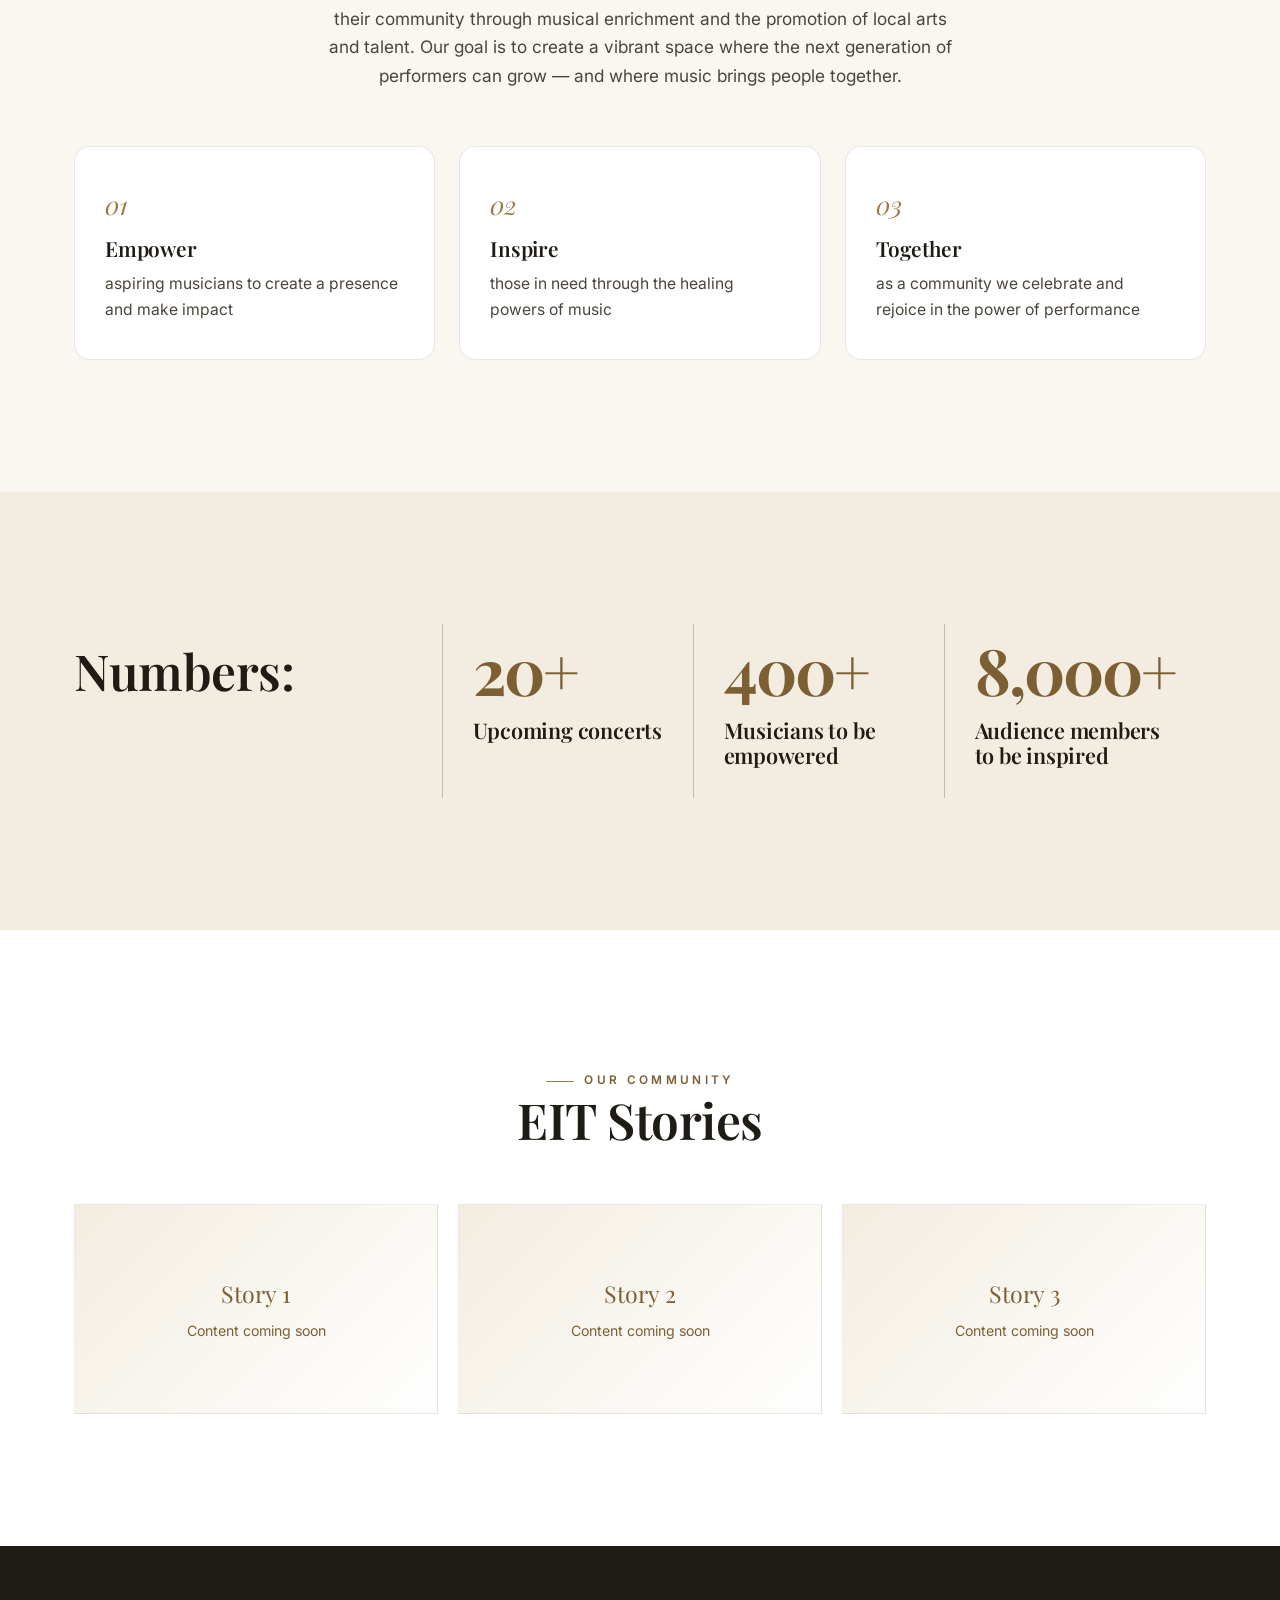
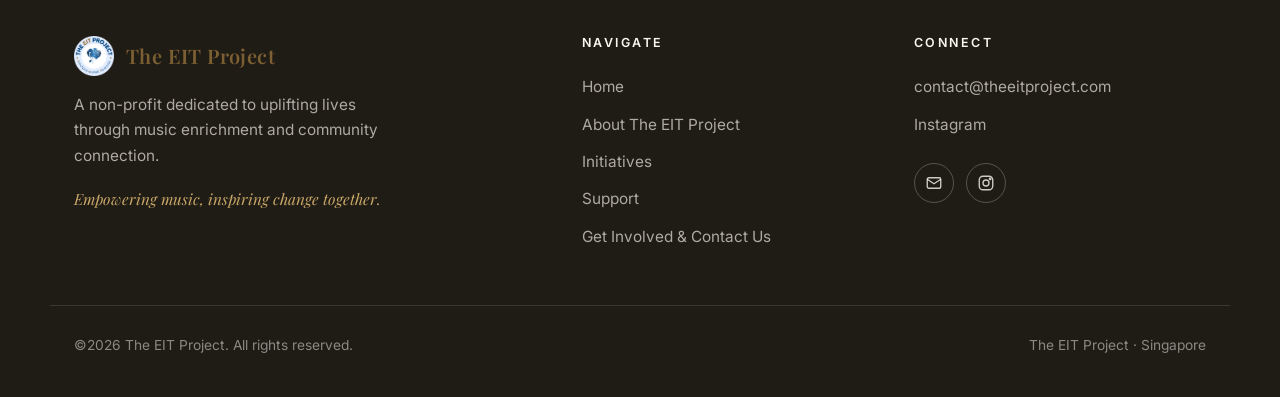
==== commit f22d576c: "Publish full-frame carousel images" ====
--- a/index.html
+++ b/index.html
@@ -67,7 +67,7 @@
   <link rel="preconnect" href="https://fonts.gstatic.com" crossorigin />
   <link href="https://fonts.googleapis.com/css2?family=Inter:wght@400;500;600;700&family=Playfair+Display:ital,wght@0,500;0,600;0,700;1,500;1,600&display=swap" rel="stylesheet" />
   <link rel="preload" as="image" href="assets/img/carousel/01-music-pen-pals-banner.png" />
-  <link rel="stylesheet" href="css/style.css?v=20260822-15" />
+  <link rel="stylesheet" href="css/style.css?v=20260822-16" />
 </head>
 <body>
 
--- a/css/style.css
+++ b/css/style.css
@@ -345,10 +345,9 @@
   z-index: 1;
   width: 100%;
   height: 100%;
-  object-fit: contain;
+  object-fit: cover;
   object-position: center;
 }
-.hero-slide--photo .hero-slide__image { object-fit: cover; }
 .hero-placeholder {
   width: 100%;
   height: 100%;
@@ -933,7 +932,7 @@
     padding: calc(var(--nav-h) + 12px) 12px 18px;
   }
   .hero--carousel .hero-carousel {
-    aspect-ratio: 4 / 3;
+    aspect-ratio: 16 / 7;
     border-radius: 10px;
   }
   .hero--carousel .carousel-controls { margin-top: 12px; }
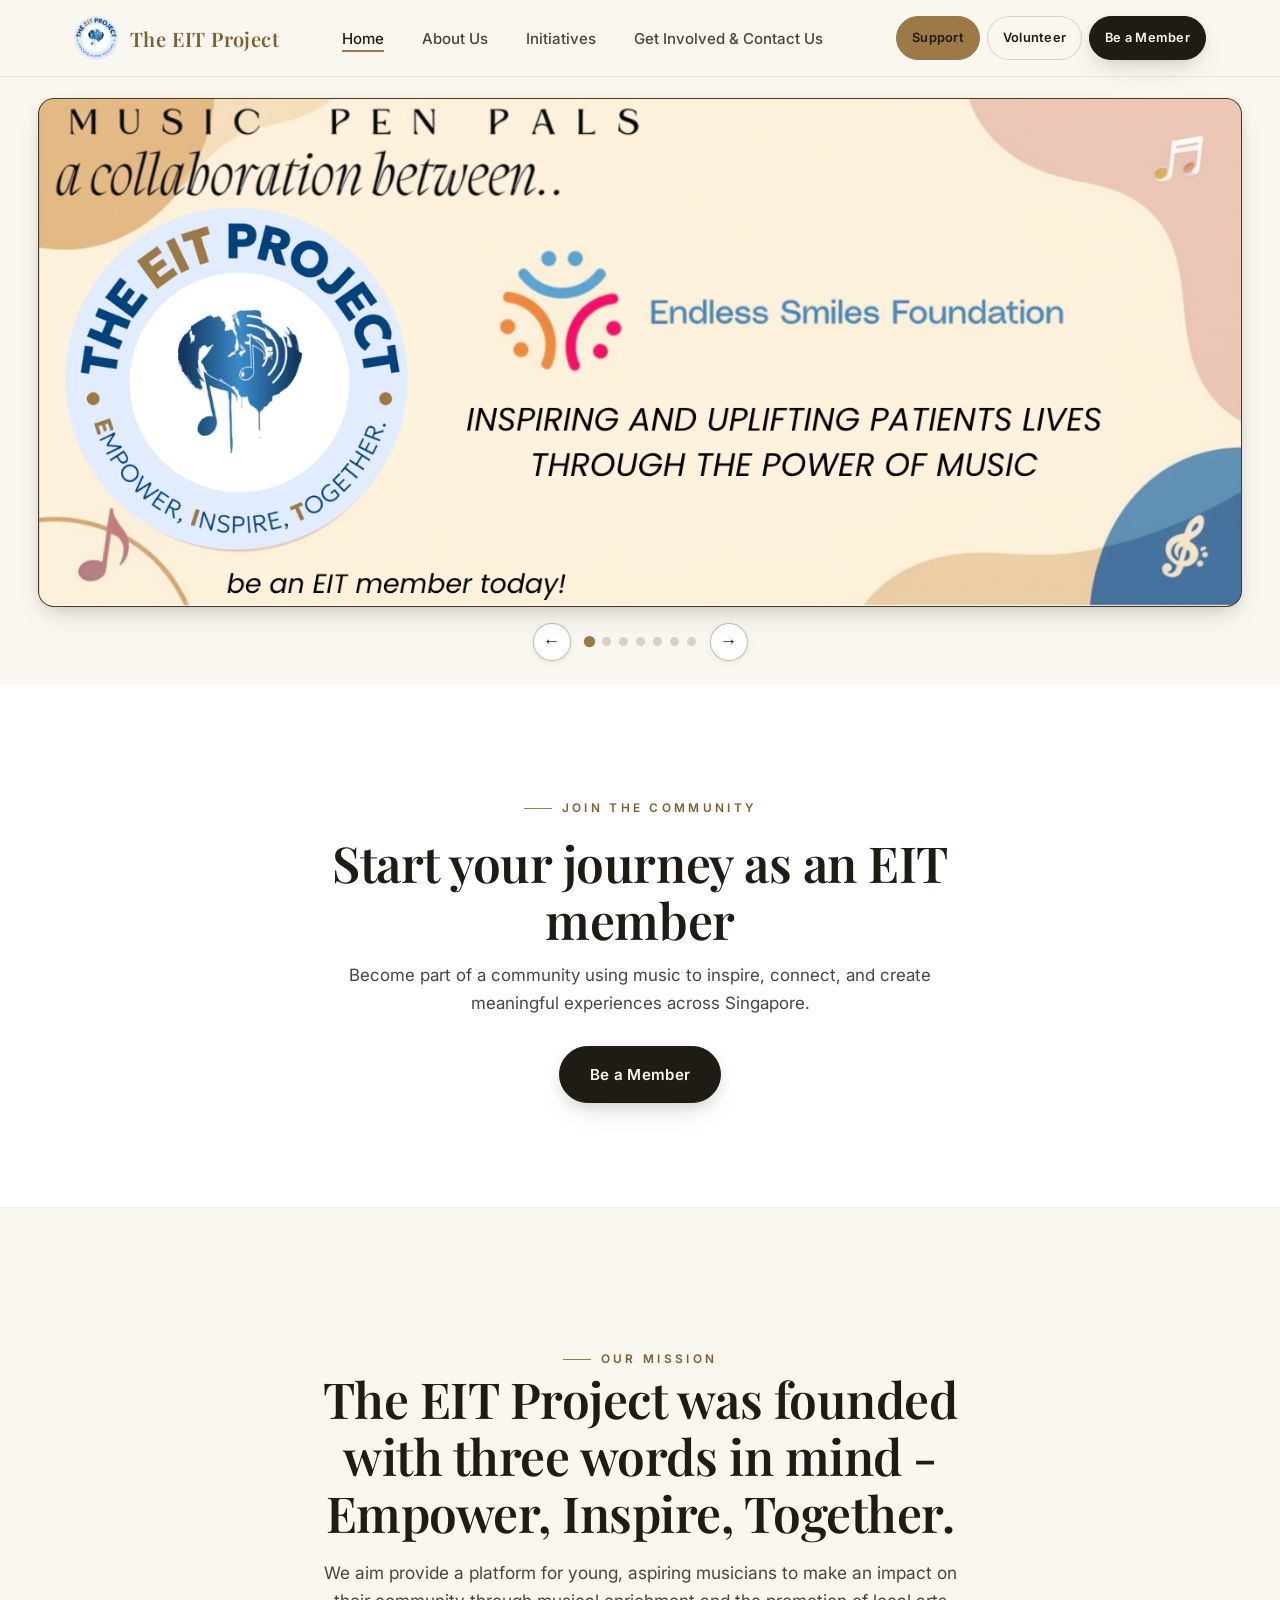
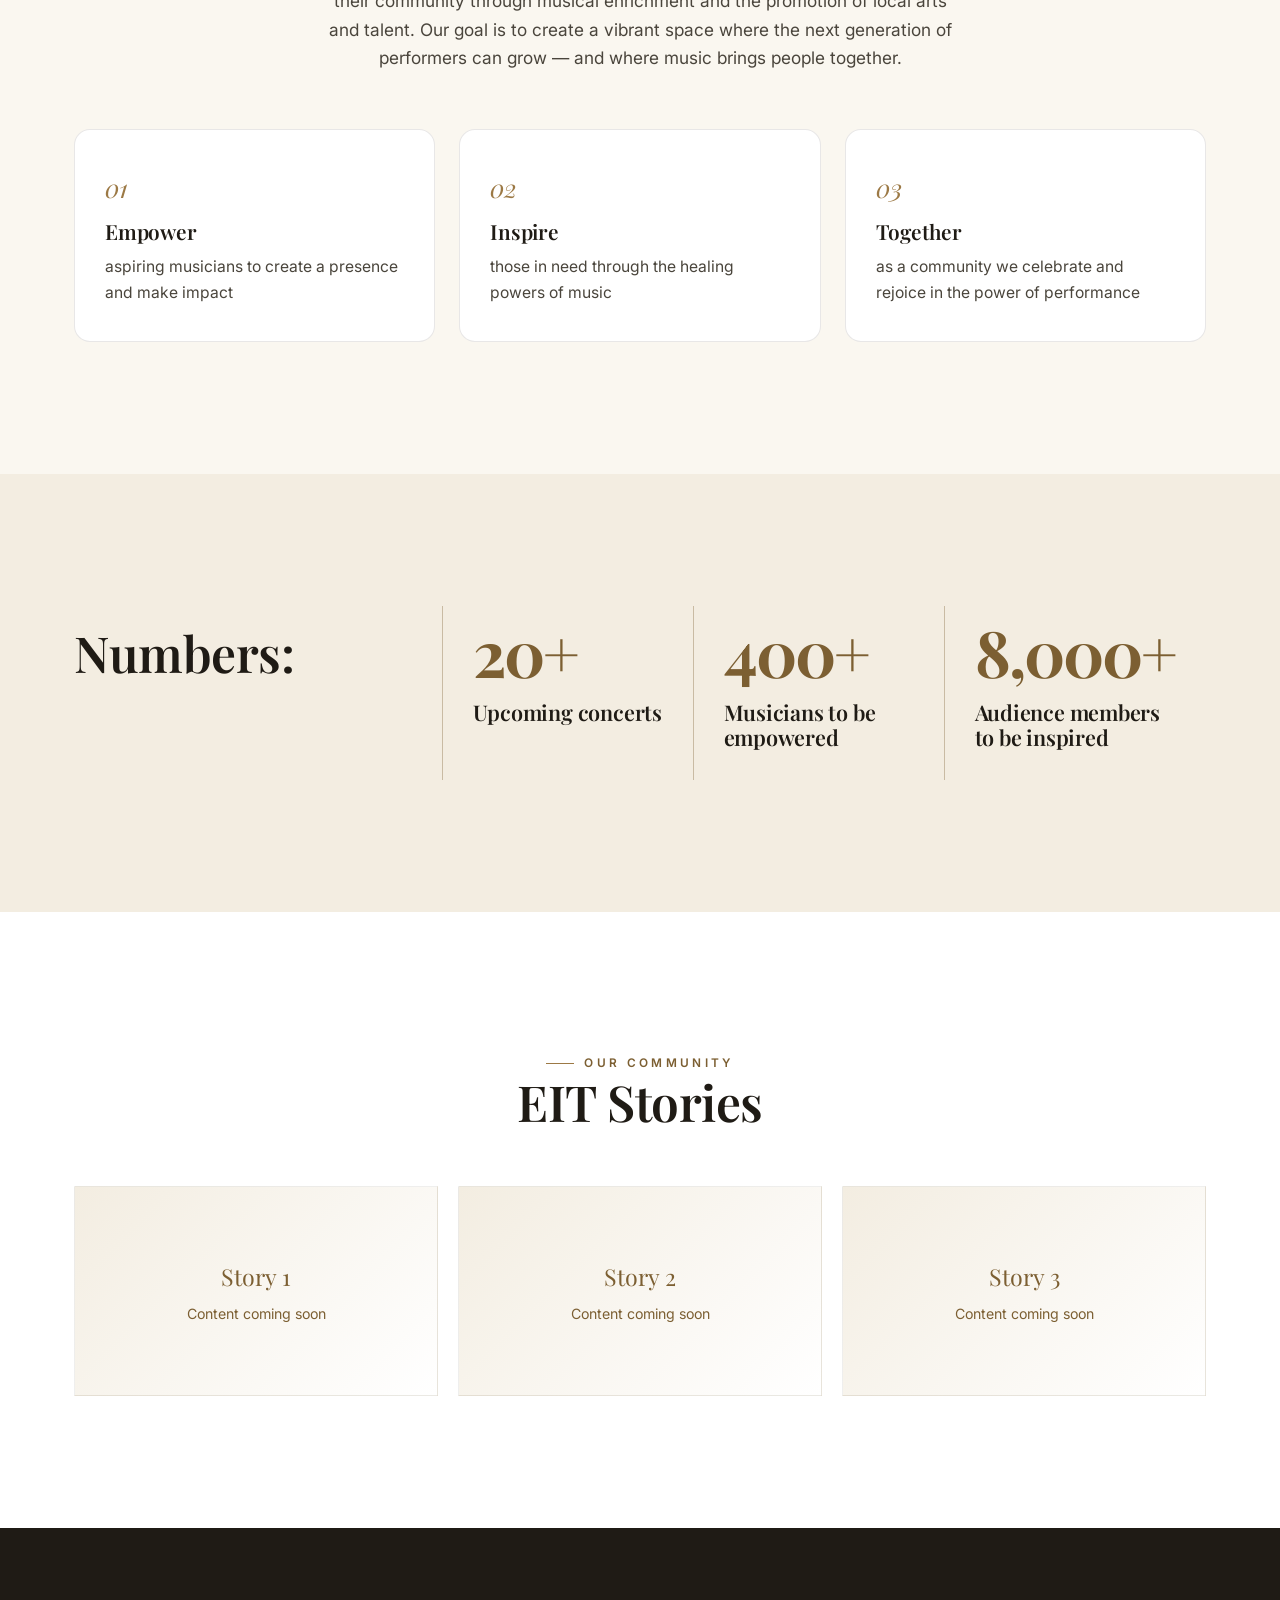
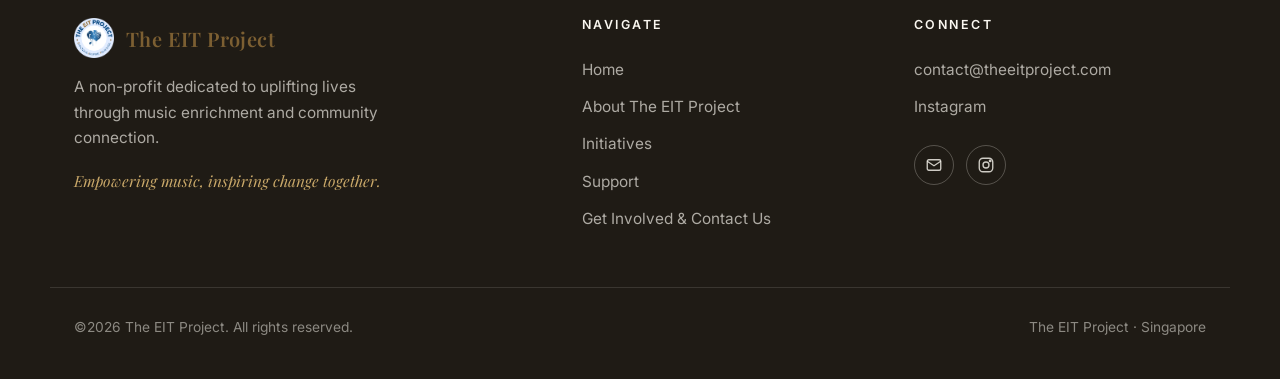
==== commit 47960cd9: "Publish cropped homepage carousel photos" ====
--- a/index.html
+++ b/index.html
@@ -66,8 +66,8 @@
   <link rel="preconnect" href="https://fonts.googleapis.com" />
   <link rel="preconnect" href="https://fonts.gstatic.com" crossorigin />
   <link href="https://fonts.googleapis.com/css2?family=Inter:wght@400;500;600;700&family=Playfair+Display:ital,wght@0,500;0,600;0,700;1,500;1,600&display=swap" rel="stylesheet" />
-  <link rel="preload" as="image" href="assets/img/carousel/01-music-pen-pals-banner.png" />
-  <link rel="stylesheet" href="css/style.css?v=20260822-16" />
+  <link rel="preload" as="image" href="assets/img/carousel/01-music-pen-pals.png" />
+  <link rel="stylesheet" href="css/style.css?v=20260823-17" />
 </head>
 <body>
 
@@ -106,26 +106,26 @@
   <section class="hero hero--light hero--carousel" id="top">
     <div class="carousel-shell">
       <div class="hero-carousel" id="heroCarousel" aria-label="Featured EIT Project photographs">
-      <div class="hero-slide hero-slide--graphic is-active" style="--slide-image: url('/assets/img/carousel/01-music-pen-pals-banner.png');" aria-hidden="false">
-        <img class="hero-slide__image" src="assets/img/carousel/01-music-pen-pals-banner.png" alt="The EIT Project Music Pen Pals collaboration with Endless Smiles Foundation" fetchpriority="high" />
-      </div>
-      <div class="hero-slide hero-slide--graphic" style="--slide-image: url('/assets/img/carousel/02-next-wave-poster.jpg');" aria-hidden="true">
-        <img class="hero-slide__image" src="assets/img/carousel/02-next-wave-poster.jpg" alt="The Next Wave youth music event poster" loading="lazy" />
-      </div>
-      <div class="hero-slide hero-slide--graphic" style="--slide-image: url('/assets/img/carousel/03-youth-music-matters.png');" aria-hidden="true">
-        <img class="hero-slide__image" src="assets/img/carousel/03-youth-music-matters.png" alt="Youth Music Matters call for youth bands" loading="lazy" />
-      </div>
-      <div class="hero-slide hero-slide--photo" style="--slide-image: url('/assets/img/carousel/04-next-wave-live-angle.jpg');" aria-hidden="true">
-        <img class="hero-slide__image" src="assets/img/carousel/04-next-wave-live-angle.jpg" alt="Young musicians performing live at The Next Wave" loading="lazy" />
-      </div>
-      <div class="hero-slide hero-slide--photo" style="--slide-image: url('/assets/img/carousel/05-next-wave-live-stage.jpg');" aria-hidden="true">
-        <img class="hero-slide__image" src="assets/img/carousel/05-next-wave-live-stage.jpg" alt="Band performing for the audience at The Next Wave" loading="lazy" />
-      </div>
-      <div class="hero-slide hero-slide--photo" style="--slide-image: url('/assets/img/carousel/06-next-wave-live-wide.jpg');" aria-hidden="true">
-        <img class="hero-slide__image" src="assets/img/carousel/06-next-wave-live-wide.jpg" alt="Wide view of a youth band performing at The Next Wave" loading="lazy" />
-      </div>
-      <div class="hero-slide hero-slide--graphic" style="--slide-image: url('/assets/img/carousel/07-classical-performance.png');" aria-hidden="true">
-        <img class="hero-slide__image" src="assets/img/carousel/07-classical-performance.png" alt="Classical performance opportunity announcement" loading="lazy" />
+      <div class="hero-slide hero-slide--graphic is-active" style="--slide-image: url('/assets/img/carousel/01-music-pen-pals.png');" aria-hidden="false">
+        <img class="hero-slide__image" src="assets/img/carousel/01-music-pen-pals.png" alt="The EIT Project Music Pen Pals collaboration with Endless Smiles Foundation" fetchpriority="high" />
+      </div>
+      <div class="hero-slide hero-slide--graphic" style="--slide-image: url('/assets/img/carousel/02-youth-music-matters.png');" aria-hidden="true">
+        <img class="hero-slide__image" src="assets/img/carousel/02-youth-music-matters.png" alt="Youth Music Matters call for young bands" loading="lazy" />
+      </div>
+      <div class="hero-slide hero-slide--graphic" style="--slide-image: url('/assets/img/carousel/03-classical-opportunity.png');" aria-hidden="true">
+        <img class="hero-slide__image" src="assets/img/carousel/03-classical-opportunity.png" alt="The EIT Project classical performance opportunity" loading="lazy" />
+      </div>
+      <div class="hero-slide hero-slide--graphic" style="--slide-image: url('/assets/img/carousel/04-next-wave-graphic.png');" aria-hidden="true">
+        <img class="hero-slide__image" src="assets/img/carousel/04-next-wave-graphic.png" alt="The Next Wave youth performance showcase" loading="lazy" />
+      </div>
+      <div class="hero-slide hero-slide--photo" style="--slide-image: url('/assets/img/carousel/05-next-wave-live-wide.jpg');" aria-hidden="true">
+        <img class="hero-slide__image" src="assets/img/carousel/05-next-wave-live-wide.jpg" alt="Young musicians performing for an audience at The Next Wave" loading="lazy" />
+      </div>
+      <div class="hero-slide hero-slide--photo" style="--slide-image: url('/assets/img/carousel/06-next-wave-live-stage.jpg');" aria-hidden="true">
+        <img class="hero-slide__image" src="assets/img/carousel/06-next-wave-live-stage.jpg" alt="Band performing live at The Next Wave" loading="lazy" />
+      </div>
+      <div class="hero-slide hero-slide--photo" style="--slide-image: url('/assets/img/carousel/07-next-wave-live-collage.jpg');" aria-hidden="true">
+        <img class="hero-slide__image" src="assets/img/carousel/07-next-wave-live-collage.jpg" alt="Young artists performing together at The Next Wave" loading="lazy" />
       </div>
       </div>
       <div class="carousel-controls" aria-label="Carousel controls">
--- a/css/style.css
+++ b/css/style.css
@@ -300,7 +300,7 @@
 .hero--carousel .hero-carousel {
   position: relative;
   inset: auto;
-  aspect-ratio: 16 / 7;
+  aspect-ratio: 688 / 291;
   z-index: 0;
   border: 1px solid rgba(156,121,69,.32);
   border-radius: 16px;
@@ -317,7 +317,7 @@
   content: "";
   position: absolute;
   inset: 0;
-  background: rgba(31,27,21,.1);
+  background: transparent;
   z-index: 2;
   pointer-events: none;
 }
@@ -932,7 +932,7 @@
     padding: calc(var(--nav-h) + 12px) 12px 18px;
   }
   .hero--carousel .hero-carousel {
-    aspect-ratio: 16 / 7;
+    aspect-ratio: 688 / 291;
     border-radius: 10px;
   }
   .hero--carousel .carousel-controls { margin-top: 12px; }
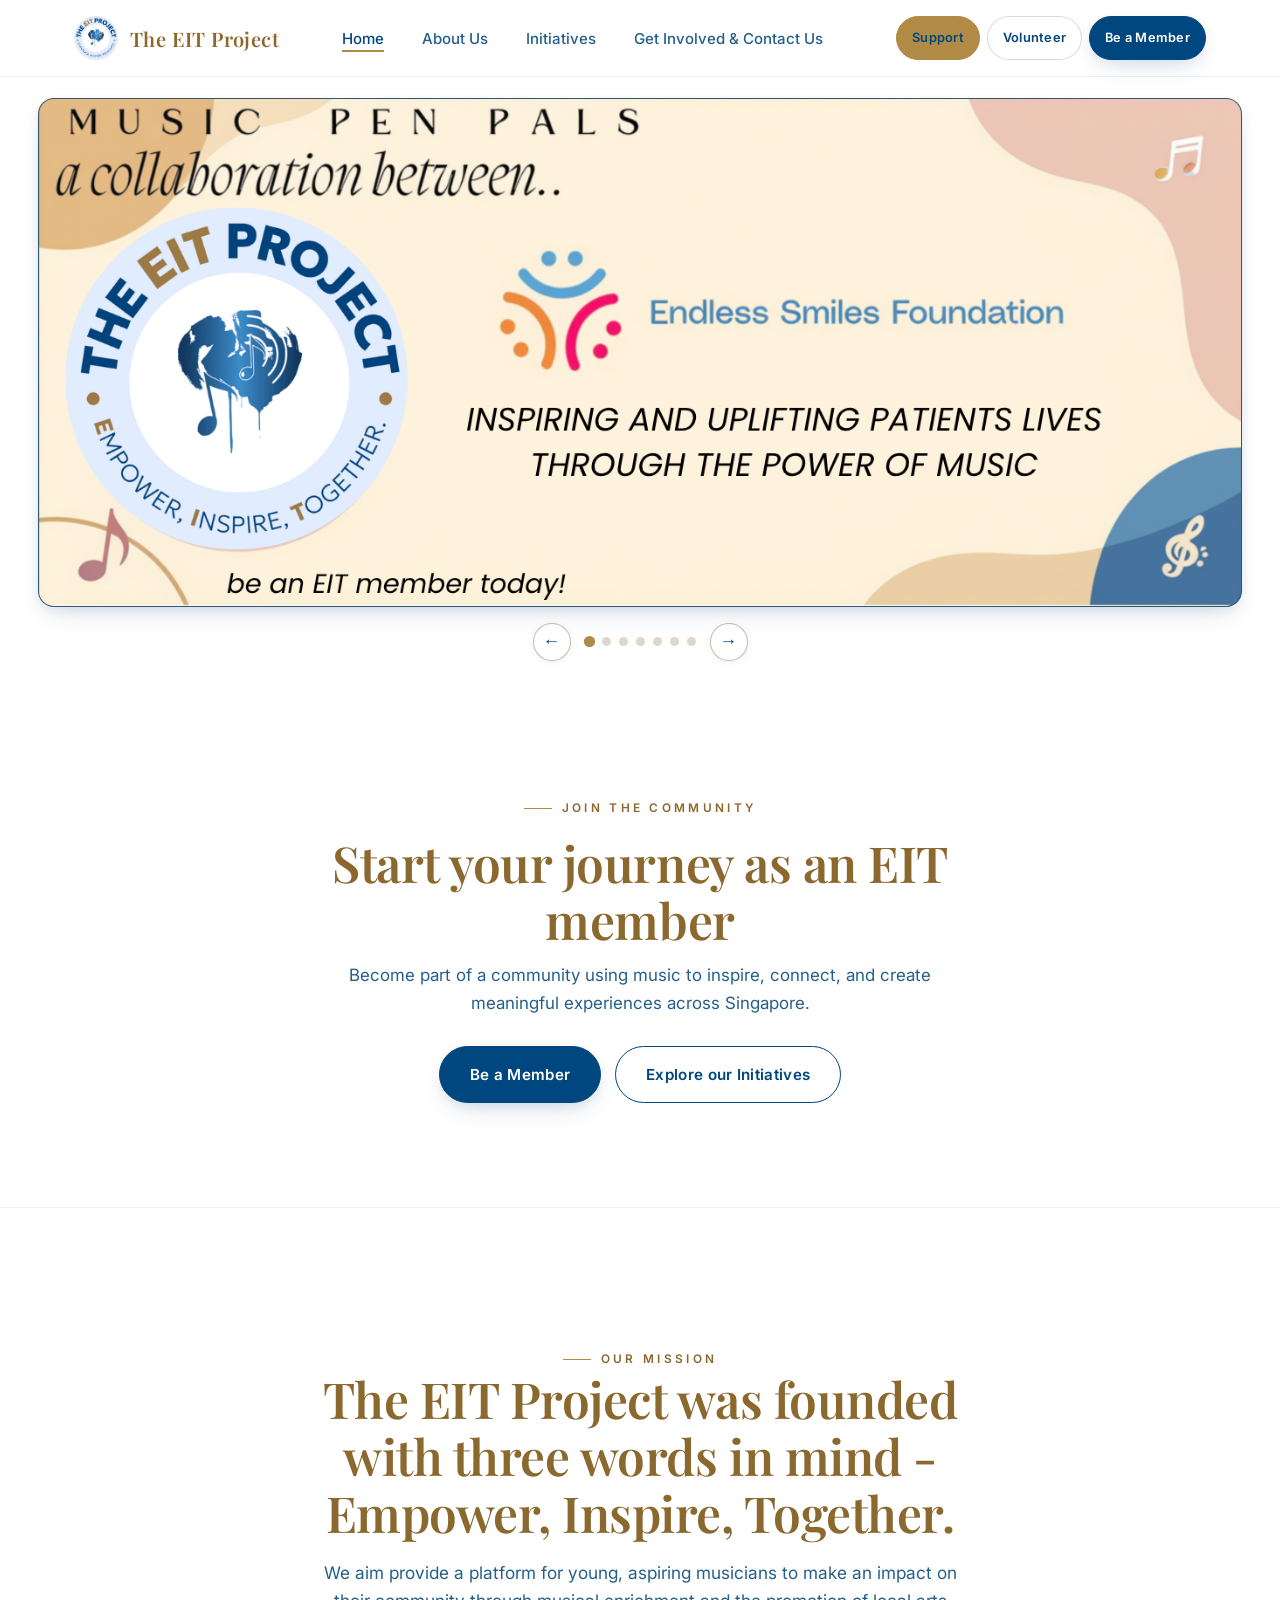
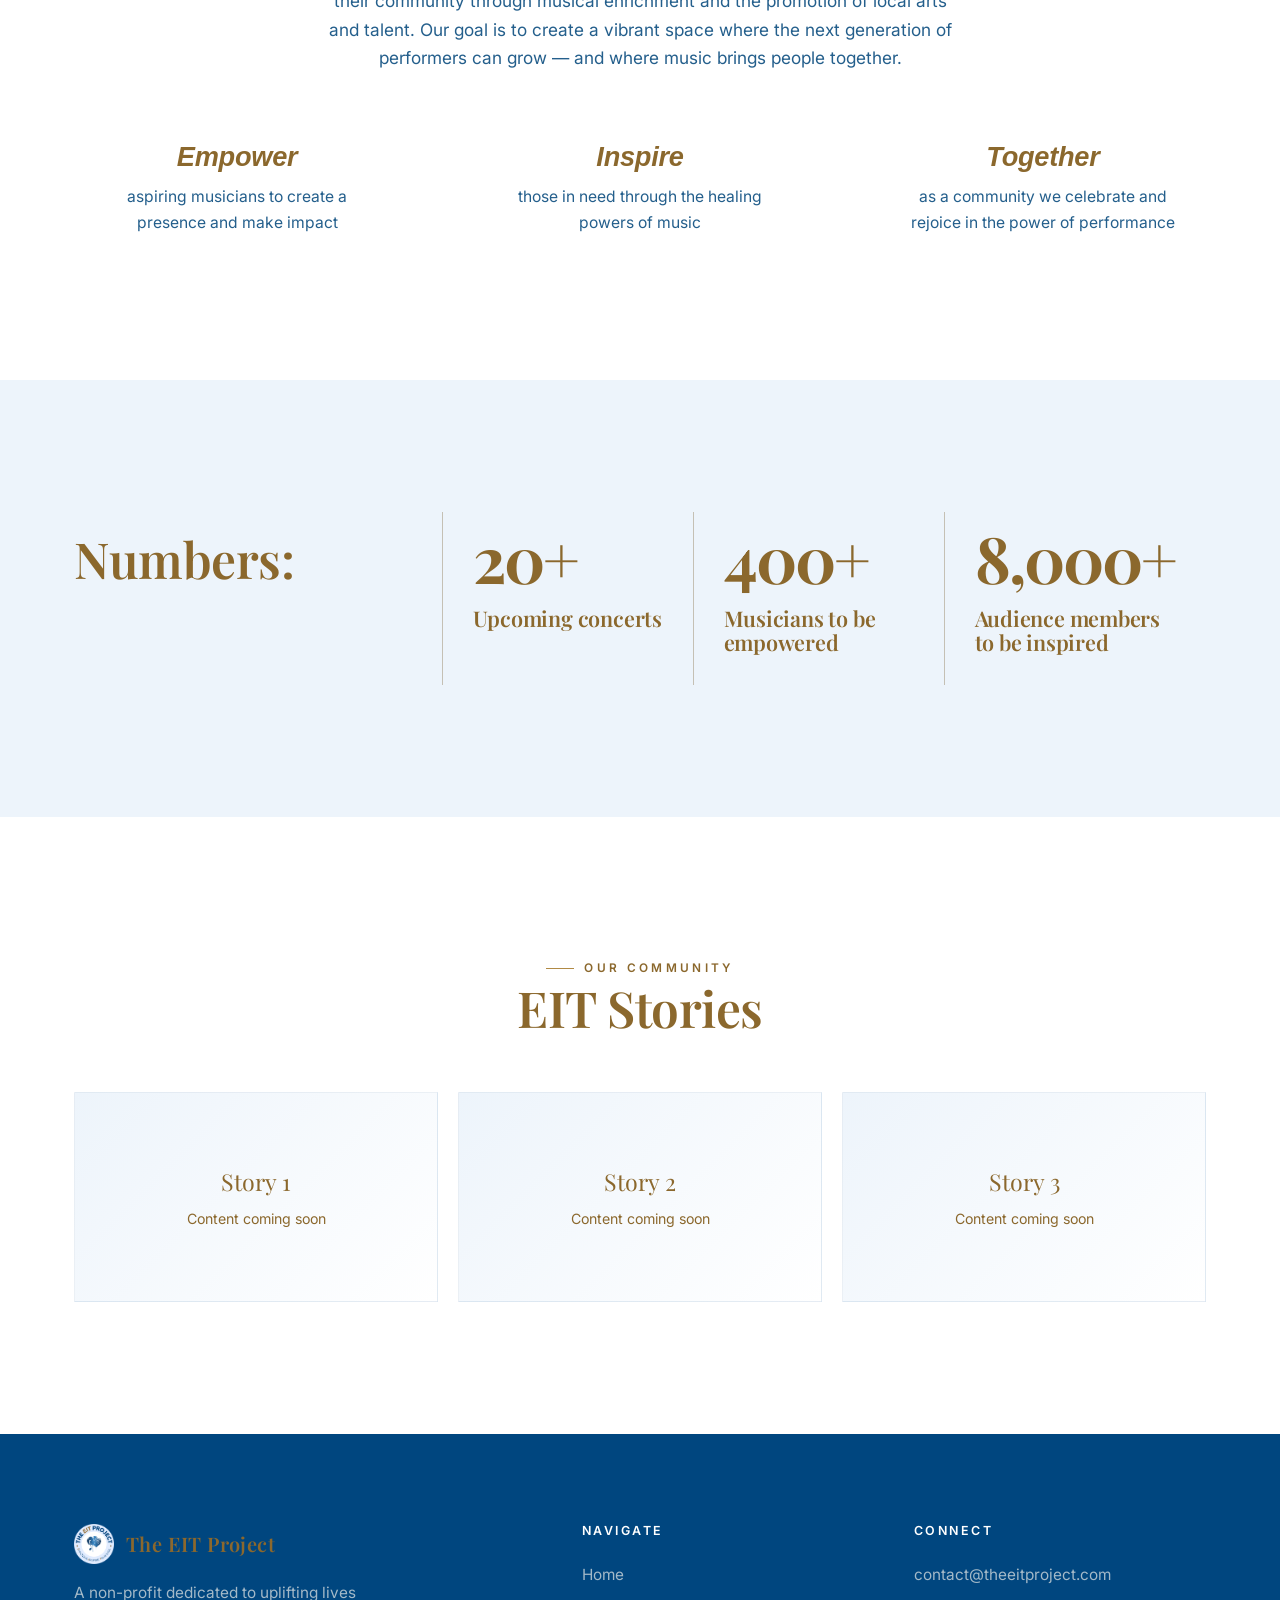
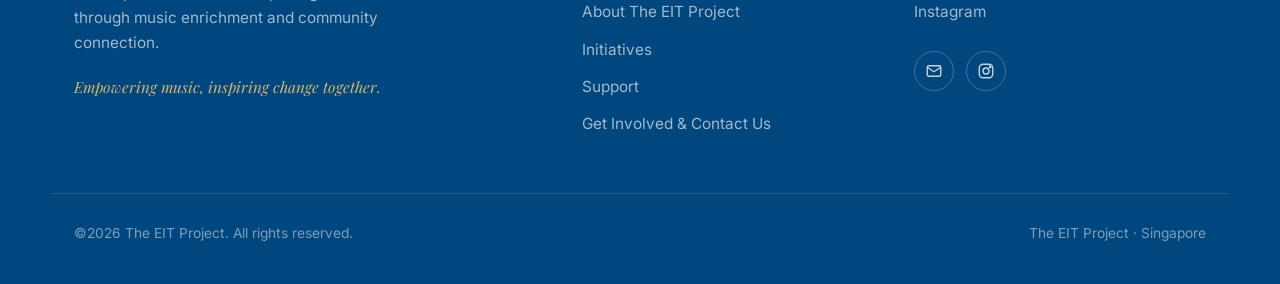
==== commit 5692a3f0: "Publish initiative updates and EIT palette" ====
--- a/index.html
+++ b/index.html
@@ -5,7 +5,12 @@
   <meta name="viewport" content="width=device-width, initial-scale=1.0" />
   <title>The EIT Project Singapore | Music Enrichment &amp; Community</title>
   <meta name="description" content="The EIT Project is a Singapore-based initiative using music enrichment, performance and community programmes to inspire and connect people." />
-  <meta name="theme-color" content="#1f1b15" />
+  <meta name="theme-color" content="#00467f" />
+  <link rel="icon" type="image/png" sizes="32x32" href="/assets/icons/favicon-32.png?v=20260823-1" />
+  <link rel="icon" type="image/png" sizes="192x192" href="/assets/icons/favicon-192.png?v=20260823-1" />
+  <link rel="shortcut icon" href="/favicon.ico?v=20260823-1" />
+  <link rel="apple-touch-icon" sizes="180x180" href="/assets/icons/apple-touch-icon.png?v=20260823-1" />
+  <link rel="manifest" href="/site.webmanifest" />
   <link rel="canonical" href="https://theeitproject.com/" />
   <meta property="og:site_name" content="The EIT Project" />
   <meta property="og:title" content="The EIT Project Singapore | Music Enrichment &amp; Community" />
@@ -67,7 +72,7 @@
   <link rel="preconnect" href="https://fonts.gstatic.com" crossorigin />
   <link href="https://fonts.googleapis.com/css2?family=Inter:wght@400;500;600;700&family=Playfair+Display:ital,wght@0,500;0,600;0,700;1,500;1,600&display=swap" rel="stylesheet" />
   <link rel="preload" as="image" href="assets/img/carousel/01-music-pen-pals.png" />
-  <link rel="stylesheet" href="css/style.css?v=20260823-17" />
+  <link rel="stylesheet" href="css/style.css?v=20260823-19" />
 </head>
 <body>
 
@@ -154,7 +159,10 @@
       <span class="eyebrow">Join the Community</span>
       <h2>Start your journey as an EIT member</h2>
       <p>Become part of a community using music to inspire, connect, and create meaningful experiences across Singapore.</p>
-      <a href="contact.html#contactForm" class="btn btn-primary" data-form-link="member">Be a Member</a>
+      <div class="journey-actions">
+        <a href="contact.html#contactForm" class="btn btn-primary" data-form-link="member">Be a Member</a>
+        <a href="initiatives.html" class="btn btn-ghost">Explore our Initiatives</a>
+      </div>
     </div>
   </section>
 
--- a/css/style.css
+++ b/css/style.css
@@ -5,20 +5,20 @@
 
 /* ---- Design tokens ---------------------------------------------------- */
 :root {
-  --cream:      #faf7f0;
-  --cream-2:    #f3ede1;
-  --ink:        #1f1b15;
-  --ink-soft:   #4a453c;
-  --muted:      #7c7568;
-  --gold:       #9c7945;
-  --gold-dark:  #7c5f32;
-  --gold-light: #c9a869;
-  --line:       rgba(31, 27, 21, 0.10);
-  --line-soft:  rgba(31, 27, 21, 0.07);
+  --cream:      #ffffff;
+  --cream-2:    #edf4fb;
+  --ink:        #00467f;
+  --ink-soft:   #245f8c;
+  --muted:      #62809a;
+  --gold:       #b18a45;
+  --gold-dark:  #8b682d;
+  --gold-light: #d7b76d;
+  --line:       rgba(0, 70, 127, 0.14);
+  --line-soft:  rgba(0, 70, 127, 0.08);
   --white:      #ffffff;
-  --shadow-sm:  0 1px 2px rgba(31,27,21,.06), 0 2px 8px rgba(31,27,21,.05);
-  --shadow-md:  0 12px 30px -12px rgba(31,27,21,.22), 0 4px 12px rgba(31,27,21,.08);
-  --shadow-lg:  0 30px 60px -24px rgba(31,27,21,.28);
+  --shadow-sm:  0 1px 2px rgba(0,70,127,.06), 0 2px 8px rgba(0,70,127,.05);
+  --shadow-md:  0 12px 30px -12px rgba(0,70,127,.20), 0 4px 12px rgba(0,70,127,.08);
+  --shadow-lg:  0 30px 60px -24px rgba(0,70,127,.26);
   --radius:     16px;
   --radius-sm:  10px;
   --maxw:       1180px;
@@ -61,7 +61,7 @@
   font-weight: 600;
   line-height: 1.15;
   letter-spacing: -0.01em;
-  color: var(--ink);
+  color: var(--gold-dark);
 }
 h1 { font-size: clamp(2.6rem, 6vw, 4.6rem); }
 h2 { font-size: clamp(2rem, 4vw, 3.1rem); }
@@ -143,7 +143,7 @@
   inset: 0 0 auto 0;
   height: var(--nav-h);
   z-index: 100;
-  background: rgba(250, 247, 240, .9);
+  background: rgba(255, 255, 255, .92);
   -webkit-backdrop-filter: blur(12px);
   backdrop-filter: blur(12px);
   box-shadow: 0 1px 0 var(--line-soft);
@@ -157,7 +157,7 @@
   transition: background .4s var(--ease);
 }
 .site-header.scrolled {
-  background: rgba(250, 247, 240, .97);
+  background: rgba(255, 255, 255, .98);
   -webkit-backdrop-filter: blur(16px);
   backdrop-filter: blur(16px);
   box-shadow: 0 4px 18px rgba(31, 27, 21, .08);
@@ -257,7 +257,7 @@
 .hero__bg img { width: 100%; height: 100%; object-fit: cover; object-position: center; }
 .hero__bg::after { content: ""; position: absolute; inset: 0; }
 .hero--light .hero__bg::after { background: linear-gradient(120deg, rgba(31,27,21,.62) 0%, rgba(31,27,21,.35) 45%, rgba(31,27,21,.15) 100%); }
-.hero--cream .hero__bg::after { background: linear-gradient(110deg, rgba(250,247,240,.92) 0%, rgba(250,247,240,.72) 45%, rgba(250,247,240,.35) 100%); }
+.hero--cream .hero__bg::after { background: linear-gradient(110deg, rgba(255,255,255,.94) 0%, rgba(255,255,255,.78) 45%, rgba(237,244,251,.5) 100%); }
 
 .hero__content {
   max-width: 720px;
@@ -435,6 +435,7 @@
 .journey-inner .eyebrow { justify-content: center; }
 .journey-inner h2 { margin: 16px 0 14px; }
 .journey-inner p { max-width: 650px; margin: 0 auto 28px; font-size: 1.06rem; }
+.journey-actions { display: flex; flex-wrap: wrap; justify-content: center; gap: 14px; }
 
 .scroll-cue {
   position: absolute;
@@ -460,26 +461,28 @@
 .pillars {
   display: grid;
   grid-template-columns: repeat(3, 1fr);
-  gap: 24px;
+  gap: clamp(30px, 6vw, 78px);
 }
 .pillar {
-  background: var(--white);
-  border: 1px solid var(--line);
-  border-radius: var(--radius);
-  padding: 36px 30px;
-  transition: transform .4s var(--ease), box-shadow .4s var(--ease), border-color .4s var(--ease);
-}
-.pillar:hover { transform: translateY(-6px); box-shadow: var(--shadow-md); border-color: var(--gold-light); }
+  background: transparent;
+  border: 0;
+  border-radius: 0;
+  padding: 12px 6px;
+  text-align: center;
+  transition: transform .4s var(--ease);
+}
+.pillar:hover { transform: translateY(-4px); }
 .pillar .num {
-  font-family: var(--font-display);
-  font-size: 1.6rem;
-  color: var(--gold);
+  display: none;
+}
+.pillar h3 {
+  font-family: var(--font-body);
+  font-size: clamp(1.35rem, 2.4vw, 1.7rem);
+  font-weight: 700;
   font-style: italic;
-  display: block;
   margin-bottom: 12px;
 }
-.pillar h3 { font-size: 1.3rem; margin-bottom: 10px; }
-.pillar p { font-size: .98rem; }
+.pillar p { max-width: 290px; margin-inline: auto; font-size: .98rem; }
 
 /* ---- Vision ----------------------------------------------------------- */
 .vision-section { background: var(--cream-2); }
@@ -681,6 +684,7 @@
 .event-card__meta .item { display: inline-flex; align-items: center; gap: 9px; }
 .event-card__meta svg { width: 16px; height: 16px; color: var(--gold); flex: none; }
 .event-card__desc { font-size: 1rem; margin-bottom: 18px; }
+.event-card__desc a { color: var(--gold-dark); text-decoration: underline; text-underline-offset: 3px; }
 .event-card__link {
   display: inline-flex; align-items: center; gap: 8px;
   font-weight: 600; font-size: .96rem; color: var(--ink);
@@ -698,7 +702,7 @@
   background: var(--cream-2);
   overflow: hidden;
 }
-.event-hero::after { content: ""; position: absolute; inset: 0; background: linear-gradient(110deg, rgba(250,247,240,.94) 0%, rgba(250,247,240,.7) 50%, rgba(250,247,240,.4) 100%); z-index: 0; }
+.event-hero::after { content: ""; position: absolute; inset: 0; background: linear-gradient(110deg, rgba(255,255,255,.96) 0%, rgba(255,255,255,.78) 50%, rgba(237,244,251,.52) 100%); z-index: 0; }
 .event-hero > .container { position: relative; z-index: 1; }
 .event-hero .eyebrow { margin-bottom: 18px; }
 .event-hero h1 { font-size: clamp(2.1rem, 5vw, 3.6rem); margin-bottom: 22px; }
@@ -825,7 +829,7 @@
 
 /* ---- Responsive ------------------------------------------------------- */
 @media (max-width: 960px) {
-  .pillars, .card-grid, .values { grid-template-columns: repeat(2, 1fr); }
+  .card-grid, .values { grid-template-columns: repeat(2, 1fr); }
   .contact-grid { grid-template-columns: 1fr; }
   .founder { grid-template-columns: 1fr; text-align: center; }
   .founder img { max-width: 280px; margin: 0 auto; }
@@ -859,7 +863,7 @@
     height: 46px;
     padding: 13px 9px;
     border-radius: 50%;
-    background: rgba(250, 247, 240, .9);
+    background: rgba(255, 255, 255, .94);
     -webkit-backdrop-filter: blur(10px);
     backdrop-filter: blur(10px);
     box-shadow: var(--shadow-sm);
@@ -869,7 +873,7 @@
   .logo {
     padding: 4px;
     border-radius: 999px;
-    background: rgba(250, 247, 240, .9);
+    background: rgba(255, 255, 255, .94);
     -webkit-backdrop-filter: blur(10px);
     backdrop-filter: blur(10px);
     box-shadow: var(--shadow-sm);
@@ -884,7 +888,7 @@
     flex-direction: column;
     justify-content: flex-start;
     gap: 8px;
-    background: rgba(250,247,240,.97);
+    background: rgba(255,255,255,.98);
     backdrop-filter: blur(14px);
     padding: 100px 32px 40px;
     transform: translateY(-100%);
@@ -913,7 +917,7 @@
   }
   .nav-links .nav-mobile-actions .btn-light {
     background: transparent;
-    border-color: rgba(124,95,50,.42);
+    border-color: rgba(0,70,127,.3);
     color: var(--ink);
   }
   .nav-links .nav-mobile-actions .btn-gold { color: var(--ink); }
@@ -929,13 +933,19 @@
   .hero-placeholder span, .hero-placeholder small { opacity: .34; }
   .hero-slide--photo .hero-slide__image { object-position: center; }
   .hero--carousel {
-    padding: calc(var(--nav-h) + 12px) 12px 18px;
+    padding: var(--nav-h) 0 0;
   }
   .hero--carousel .hero-carousel {
     aspect-ratio: 688 / 291;
-    border-radius: 10px;
+    border: 0;
+    border-radius: 0;
+    box-shadow: none;
   }
-  .hero--carousel .carousel-controls { margin-top: 12px; }
+  .hero--carousel .carousel-controls {
+    margin-top: 0;
+    padding: 14px 16px 18px;
+    background: var(--cream);
+  }
   .vision-intro { text-align: center; }
   .vision-intro .eyebrow { justify-content: center; }
   .vision-points { grid-template-columns: 1fr; }
